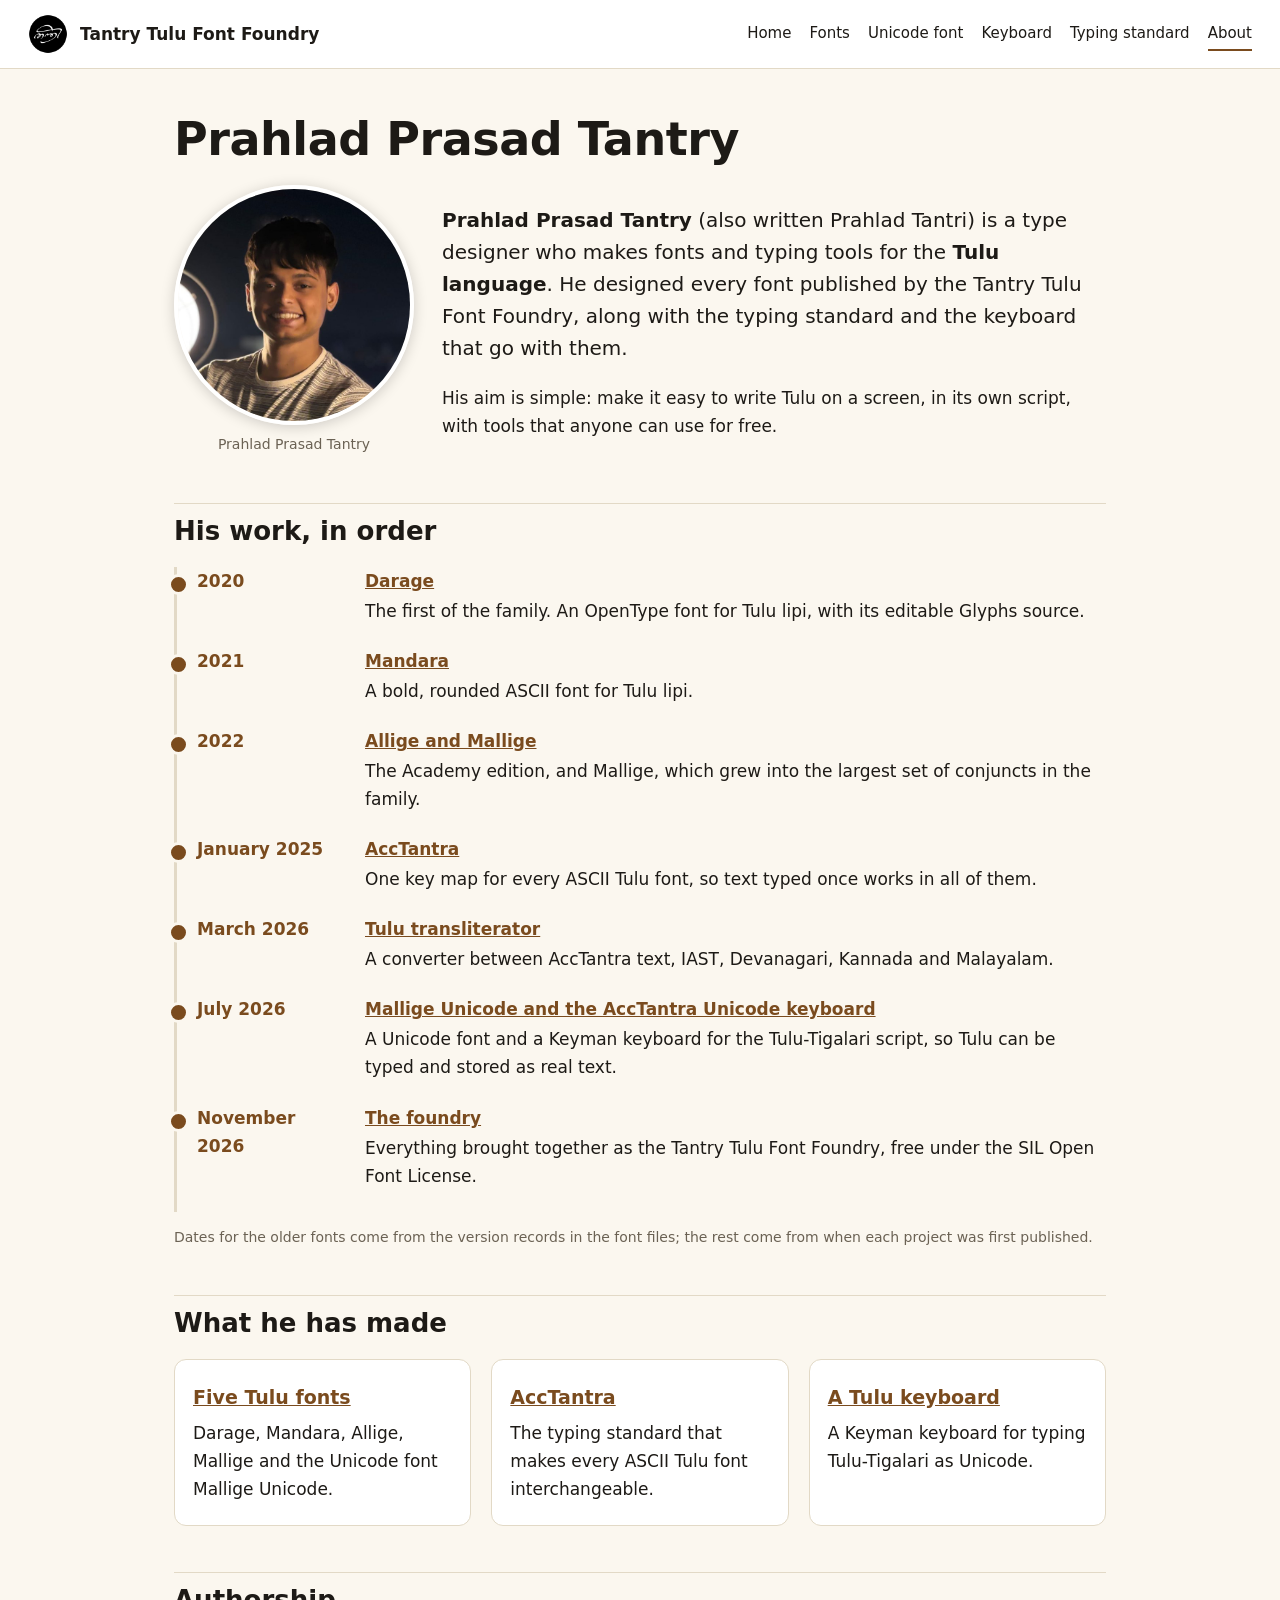
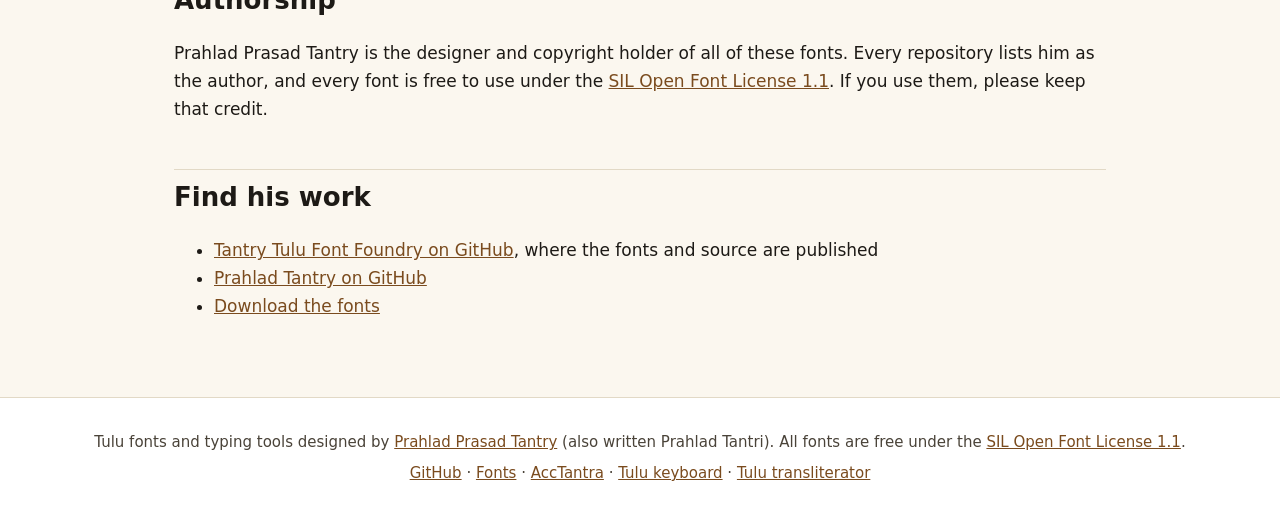
==== about/index.html @ 84b5a254 "Add a portrait to the About page" ====
<!doctype html>
<html lang="en">
<head>
<meta charset="utf-8">
<meta name="viewport" content="width=device-width,initial-scale=1">
<title>About Prahlad Prasad Tantry: Tulu Font Designer | Tantry Tulu Font Foundry</title>
<meta name="description" content="Prahlad Prasad Tantry (also Prahlad Tantri) designs free Tulu fonts, the AccTantra typing standard and a Tulu-Tigalari Unicode font and keyboard. See his work and timeline.">
<meta name="author" content="Prahlad Prasad Tantry">
<link rel="canonical" href="https://tantrytulufonts.github.io/about/">
<link rel="icon" type="image/png" sizes="32x32" href="/assets/favicon-32.png">
<link rel="apple-touch-icon" href="/assets/apple-touch-icon.png">
<meta property="og:type" content="website">
<meta property="og:site_name" content="Tantry Tulu Font Foundry">
<meta property="og:title" content="About Prahlad Prasad Tantry: Tulu Font Designer | Tantry Tulu Font Foundry">
<meta property="og:description" content="Prahlad Prasad Tantry (also Prahlad Tantri) designs free Tulu fonts, the AccTantra typing standard and a Tulu-Tigalari Unicode font and keyboard. See his work and timeline.">
<meta property="og:url" content="https://tantrytulufonts.github.io/about/">
<meta property="og:image" content="https://tantrytulufonts.github.io/assets/avatar.png">
<meta name="twitter:card" content="summary">
<link rel="stylesheet" href="/assets/style.css?v=4">
<script type="application/ld+json">[{"@context": "https://schema.org", "@graph": [{"@type": "Organization", "@id": "https://tantrytulufonts.github.io/#foundry", "name": "Tantry Tulu Font Foundry", "alternateName": "Tantry Family of Tulu Fonts", "url": "https://tantrytulufonts.github.io/", "logo": "https://tantrytulufonts.github.io/assets/avatar.png", "founder": {"@id": "https://tantrytulufonts.github.io/about/#prahlad-prasad-tantry"}, "sameAs": ["https://github.com/TantryTuluFonts"], "description": "Free, open-source fonts and typing tools for Tulu lipi and the Tulu-Tigalari script, designed by Prahlad Prasad Tantry."}, {"@type": "Person", "@id": "https://tantrytulufonts.github.io/about/#prahlad-prasad-tantry", "name": "Prahlad Prasad Tantry", "alternateName": ["Prahlad Tantry", "Prahlad Tantri", "Prahlad Prasad Tantri"], "url": "https://tantrytulufonts.github.io/about/", "jobTitle": "Type designer", "knowsAbout": ["Tulu language", "Tulu-Tigalari script", "Tulu fonts", "Type design"], "sameAs": ["https://github.com/PrahladTantry", "https://github.com/TantryTuluFonts"], "image": "https://tantrytulufonts.github.io/assets/prahlad.jpg"}, {"@type": "WebPage", "@id": "https://tantrytulufonts.github.io/about/#webpage", "url": "https://tantrytulufonts.github.io/about/", "name": "About Prahlad Prasad Tantry: Tulu Font Designer | Tantry Tulu Font Foundry", "description": "Prahlad Prasad Tantry (also Prahlad Tantri) designs free Tulu fonts, the AccTantra typing standard and a Tulu-Tigalari Unicode font and keyboard. See his work and timeline.", "isPartOf": {"@id": "https://tantrytulufonts.github.io/#website"}, "about": {"@id": "https://tantrytulufonts.github.io/#foundry"}, "author": {"@id": "https://tantrytulufonts.github.io/about/#prahlad-prasad-tantry"}}, {"@type": "WebSite", "@id": "https://tantrytulufonts.github.io/#website", "url": "https://tantrytulufonts.github.io/", "name": "Tantry Tulu Font Foundry", "publisher": {"@id": "https://tantrytulufonts.github.io/#foundry"}}]}]</script>
</head>
<body>
<header class="top"><a class="brand" href="/"><img src="/assets/avatar.png" width="40" height="40" alt="Tantry Tulu Font Foundry logo"><span>Tantry Tulu Font Foundry</span></a><nav aria-label="Main"><a href="/">Home</a><a href="/fonts/">Fonts</a><a href="/tulu-unicode-font/">Unicode font</a><a href="/tulu-keyboard/">Keyboard</a><a href="/acctantra/">Typing standard</a><a href="/about/" aria-current="page">About</a></nav></header>
<main>
<h1>Prahlad Prasad Tantry</h1>
<div class="about-head"><figure class="portrait"><img src="/assets/prahlad.jpg" alt="Prahlad Prasad Tantry, Tulu type designer" width="320" height="320"><figcaption>Prahlad Prasad Tantry</figcaption></figure><div><p class="lead"><strong>Prahlad Prasad Tantry</strong> (also written Prahlad Tantri) is a type designer who makes fonts and typing tools for the <strong>Tulu language</strong>. He designed every font published by the Tantry Tulu Font Foundry, along with the typing standard and the keyboard that go with them.</p>
<p>His aim is simple: make it easy to write Tulu on a screen, in its own script, with tools that anyone can use for free.</p></div></div>
<h2>His work, in order</h2>
<ol class="timeline"><li><span class="when">2020</span><div><strong><a href="/fonts/">Darage</a></strong><p>The first of the family. An OpenType font for Tulu lipi, with its editable Glyphs source.</p></div></li><li><span class="when">2021</span><div><strong><a href="/fonts/">Mandara</a></strong><p>A bold, rounded ASCII font for Tulu lipi.</p></div></li><li><span class="when">2022</span><div><strong><a href="/fonts/">Allige and Mallige</a></strong><p>The Academy edition, and Mallige, which grew into the largest set of conjuncts in the family.</p></div></li><li><span class="when">January 2025</span><div><strong><a href="/acctantra/">AccTantra</a></strong><p>One key map for every ASCII Tulu font, so text typed once works in all of them.</p></div></li><li><span class="when">March 2026</span><div><strong><a href="https://prahladtantry.github.io/tulu-transliterator/">Tulu transliterator</a></strong><p>A converter between AccTantra text, IAST, Devanagari, Kannada and Malayalam.</p></div></li><li><span class="when">July 2026</span><div><strong><a href="/tulu-unicode-font/">Mallige Unicode and the AccTantra Unicode keyboard</a></strong><p>A Unicode font and a Keyman keyboard for the Tulu-Tigalari script, so Tulu can be typed and stored as real text.</p></div></li><li><span class="when">November 2026</span><div><strong><a href="/">The foundry</a></strong><p>Everything brought together as the Tantry Tulu Font Foundry, free under the SIL Open Font License.</p></div></li></ol>
<p class="note">Dates for the older fonts come from the version records in the font files; the rest come from when each project was first published.</p>
<h2>What he has made</h2>
<div class="grid3">
<article class="card"><h3><a href="/fonts/">Five Tulu fonts</a></h3><p>Darage, Mandara, Allige, Mallige and the Unicode font Mallige Unicode.</p></article>
<article class="card"><h3><a href="/acctantra/">AccTantra</a></h3><p>The typing standard that makes every ASCII Tulu font interchangeable.</p></article>
<article class="card"><h3><a href="/tulu-keyboard/">A Tulu keyboard</a></h3><p>A Keyman keyboard for typing Tulu-Tigalari as Unicode.</p></article>
</div>
<h2>Authorship</h2>
<p>Prahlad Prasad Tantry is the designer and copyright holder of all of these fonts. Every repository lists him as the author, and every font is free to use under the <a href="https://openfontlicense.org">SIL Open Font License 1.1</a>. If you use them, please keep that credit.</p>
<h2>Find his work</h2>
<ul>
<li><a href="https://github.com/TantryTuluFonts">Tantry Tulu Font Foundry on GitHub</a>, where the fonts and source are published</li>
<li><a href="https://github.com/PrahladTantry">Prahlad Tantry on GitHub</a></li>
<li><a href="/fonts/">Download the fonts</a></li>
</ul>
</main>
<footer><p>Tulu fonts and typing tools designed by <a href="/about/">Prahlad Prasad Tantry</a> (also written Prahlad Tantri). All fonts are free under the <a href="https://openfontlicense.org">SIL Open Font License 1.1</a>.</p>
<p><a href="https://github.com/TantryTuluFonts">GitHub</a> · <a href="/fonts/">Fonts</a> · <a href="/acctantra/">AccTantra</a> · <a href="/tulu-keyboard/">Tulu keyboard</a> · <a href="https://prahladtantry.github.io/tulu-transliterator/">Tulu transliterator</a></p></footer>
</body>
</html>
---- assets/style.css ----
:root{--ink:#1d1a16;--paper:#fbf7ef;--accent:#7a4b1e;--line:#e2d9c6;--card:#fff}
*{box-sizing:border-box}html{scroll-behavior:smooth}
body{margin:0;background:var(--paper);color:var(--ink);font:17px/1.65 system-ui,-apple-system,"Segoe UI",Roboto,sans-serif}
a{color:var(--accent)}a:hover{text-decoration-thickness:2px}
.top{display:flex;flex-wrap:wrap;align-items:center;justify-content:space-between;gap:12px;padding:14px 28px;border-bottom:1px solid var(--line);background:#fff;position:sticky;top:0;z-index:5}
.brand{display:flex;align-items:center;gap:12px;color:var(--ink);text-decoration:none;font-weight:700}.brand img{border-radius:50%}
nav{display:flex;flex-wrap:wrap;gap:6px 18px}nav a{color:var(--ink);text-decoration:none;font-size:15px;padding:4px 0;border-bottom:2px solid transparent}
nav a:hover,nav a[aria-current=page]{border-bottom-color:var(--accent)}
main{max-width:980px;margin:0 auto;padding:44px 24px 60px}
h1{font-size:clamp(30px,5vw,46px);line-height:1.15;margin:0 0 18px;letter-spacing:-.01em}
h2{font-size:26px;margin:46px 0 14px;padding-top:6px;border-top:1px solid var(--line)}h3{font-size:19px;margin:22px 0 6px}
.lead{font-size:20px;line-height:1.6;max-width:760px}
.cta{margin:24px 0}.btn{display:inline-block;background:var(--ink);color:#fff;text-decoration:none;padding:10px 20px;border-radius:8px;font-weight:600;margin:0 8px 8px 0}
.btn.alt{background:transparent;color:var(--ink);border:2px solid var(--ink);padding:8px 18px}.btn:hover{opacity:.85}
.grid{display:grid;grid-template-columns:repeat(auto-fill,minmax(300px,1fr));gap:20px}.grid3{display:grid;grid-template-columns:repeat(auto-fit,minmax(240px,1fr));gap:20px}
.card{background:var(--card);border:1px solid var(--line);border-radius:12px;padding:16px 18px;overflow:hidden}.card img{width:100%;height:auto;border-radius:8px;margin-bottom:6px}
.card h3{margin:6px 0 4px}.card p{margin:6px 0}.meta{display:flex;flex-wrap:wrap;gap:6px}.meta span{font-size:12px;background:#efe7d6;border-radius:20px;padding:2px 10px}
.wide{width:100%;height:auto;border:1px solid var(--line);border-radius:10px;margin:8px 0 14px;background:#fff}
table{border-collapse:collapse;width:100%;background:#fff;border:1px solid var(--line);border-radius:8px;overflow:hidden;font-size:16px}
th,td{padding:9px 14px;border-bottom:1px solid var(--line);text-align:left;vertical-align:top}th{background:#efe7d6}tr:last-child td{border-bottom:0}
code{background:#efe7d6;padding:1px 6px;border-radius:5px;font-size:.92em}
footer{border-top:1px solid var(--line);background:#fff;padding:26px 28px;text-align:center;font-size:15px;color:#4a4339}footer p{margin:6px 0}
.about-head{display:flex;flex-wrap:wrap;gap:28px;align-items:center}.about-head>div{flex:1 1 420px}
.portrait{margin:0;flex:0 0 auto}.portrait img{width:240px;height:240px;object-fit:cover;border-radius:50%;border:4px solid #fff;box-shadow:0 2px 14px rgba(0,0,0,.18);display:block}.portrait figcaption{text-align:center;font-size:14px;color:#6b6254;margin-top:8px}
.timeline{list-style:none;margin:10px 0 6px;padding:0;border-left:3px solid var(--line)}
.timeline li{display:flex;gap:18px;padding:0 0 22px 20px;position:relative}.timeline li:before{content:"";position:absolute;left:-9px;top:7px;width:15px;height:15px;border-radius:50%;background:var(--accent);border:3px solid var(--paper)}
.timeline .when{flex:0 0 150px;font-weight:700;color:var(--accent)}.timeline p{margin:2px 0 0}.note{font-size:14px;color:#6b6254}
@media (max-width:600px){.top{padding:12px 16px}main{padding:28px 16px 44px}.lead{font-size:18px}.timeline li{flex-direction:column;gap:2px}.portrait img{width:180px;height:180px}}
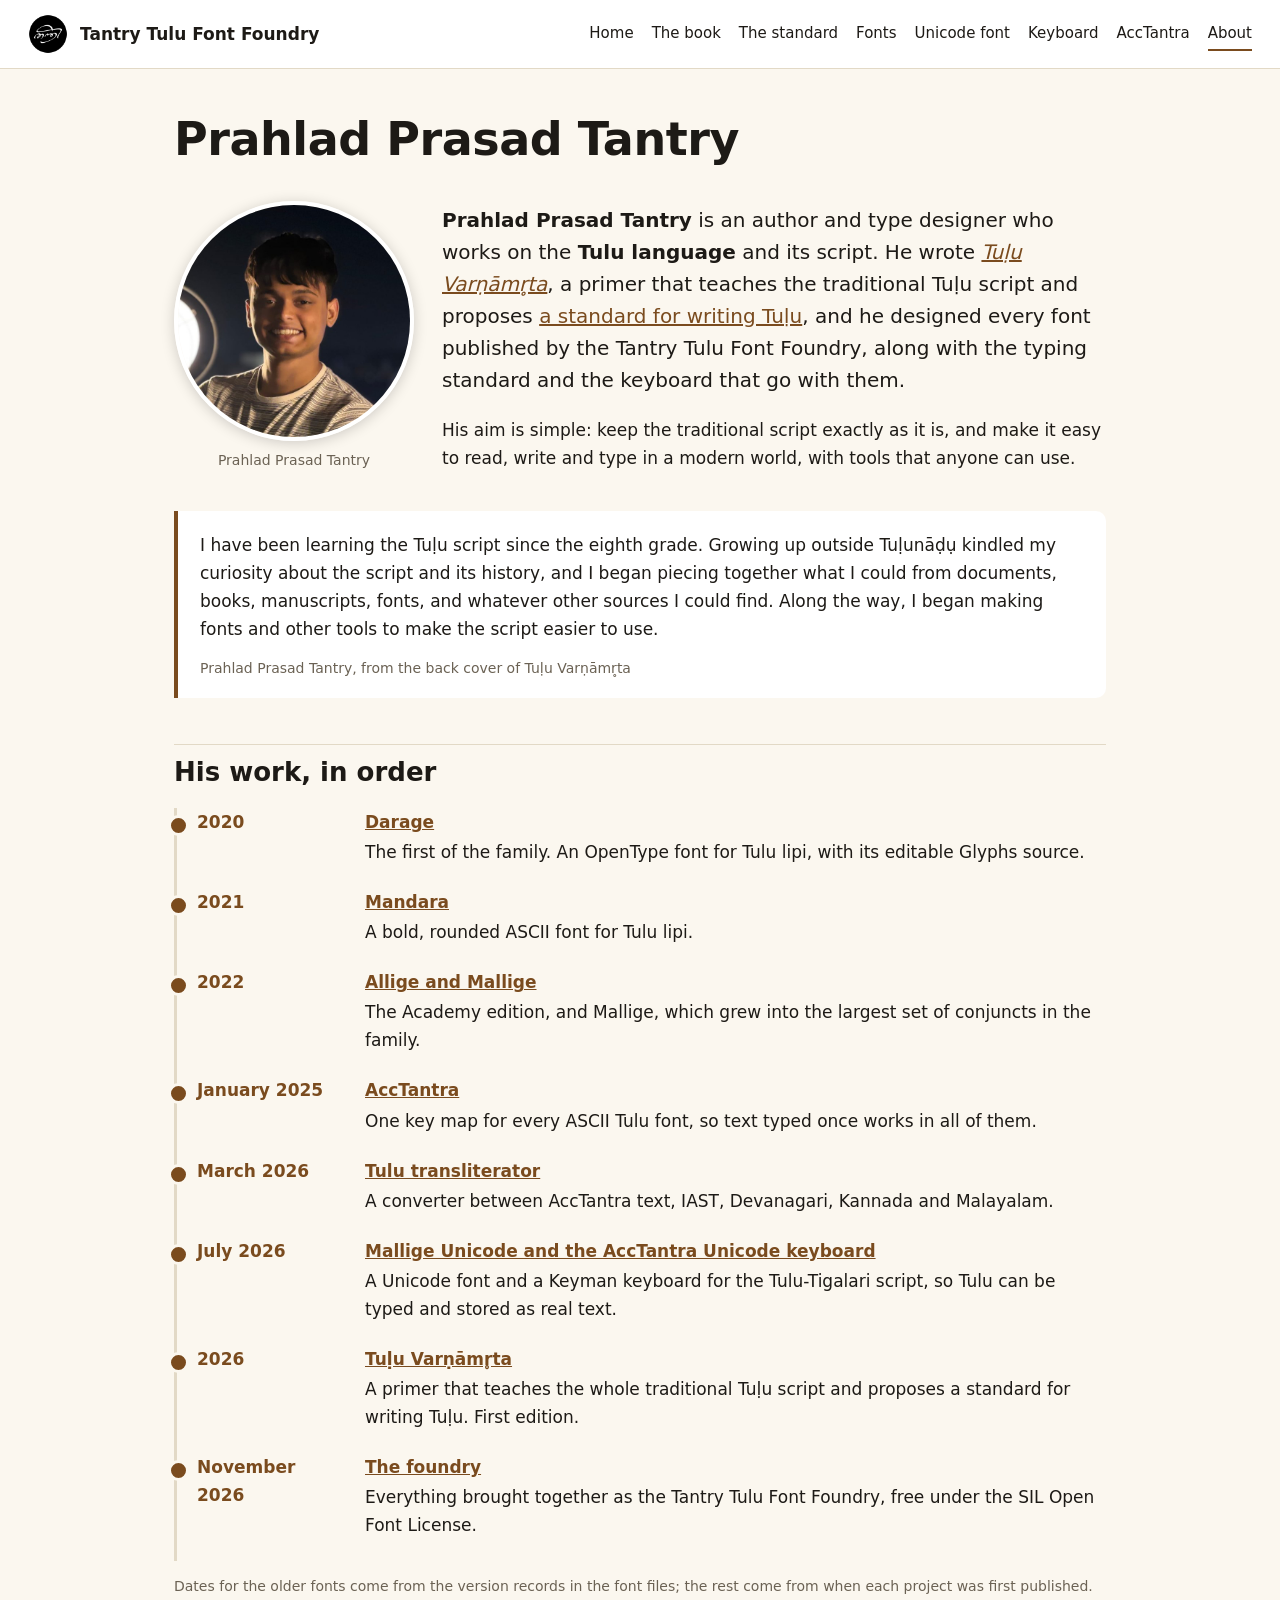
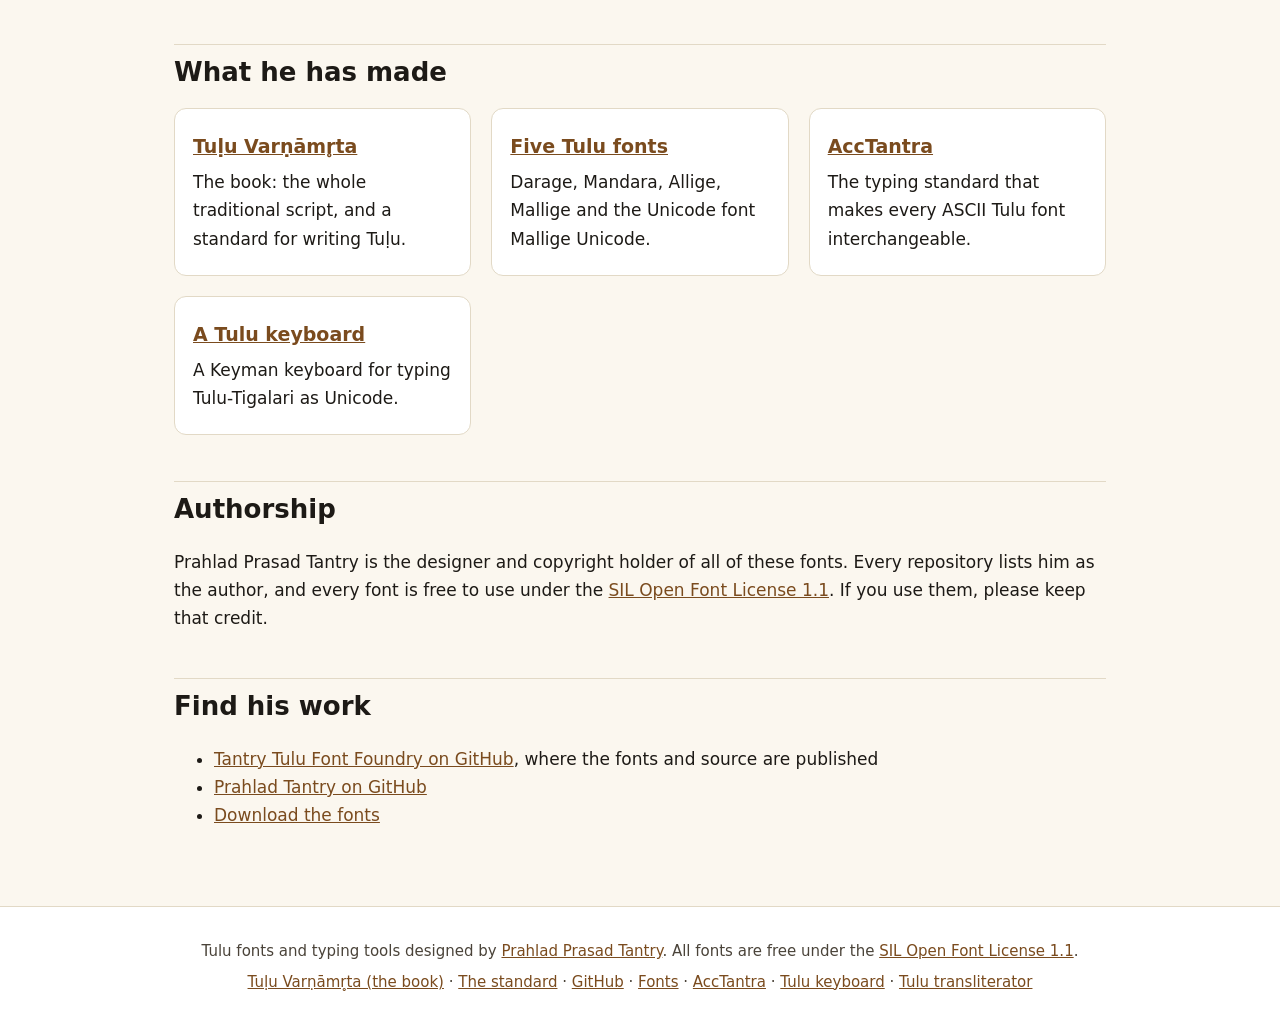
==== commit 89249dd6: "Add the book page and the standard page; promote the book on the home and About pages; drop the alte" ====
--- a/about/index.html
+++ b/about/index.html
@@ -4,7 +4,7 @@
 <meta charset="utf-8">
 <meta name="viewport" content="width=device-width,initial-scale=1">
 <title>About Prahlad Prasad Tantry: Tulu Font Designer | Tantry Tulu Font Foundry</title>
-<meta name="description" content="Prahlad Prasad Tantry (also Prahlad Tantri) designs free Tulu fonts, the AccTantra typing standard and a Tulu-Tigalari Unicode font and keyboard. See his work and timeline.">
+<meta name="description" content="Prahlad Prasad Tantry is the author of Tuḷu Varṇāmr̥ta and the designer of free Tulu fonts, the AccTantra typing standard and a Tulu-Tigalari Unicode font and keyboard.">
 <meta name="author" content="Prahlad Prasad Tantry">
 <link rel="canonical" href="https://tantrytulufonts.github.io/about/">
 <link rel="icon" type="image/png" sizes="32x32" href="/assets/favicon-32.png">
@@ -12,24 +12,29 @@
 <meta property="og:type" content="website">
 <meta property="og:site_name" content="Tantry Tulu Font Foundry">
 <meta property="og:title" content="About Prahlad Prasad Tantry: Tulu Font Designer | Tantry Tulu Font Foundry">
-<meta property="og:description" content="Prahlad Prasad Tantry (also Prahlad Tantri) designs free Tulu fonts, the AccTantra typing standard and a Tulu-Tigalari Unicode font and keyboard. See his work and timeline.">
+<meta property="og:description" content="Prahlad Prasad Tantry is the author of Tuḷu Varṇāmr̥ta and the designer of free Tulu fonts, the AccTantra typing standard and a Tulu-Tigalari Unicode font and keyboard.">
 <meta property="og:url" content="https://tantrytulufonts.github.io/about/">
 <meta property="og:image" content="https://tantrytulufonts.github.io/assets/avatar.png">
 <meta name="twitter:card" content="summary">
-<link rel="stylesheet" href="/assets/style.css?v=4">
-<script type="application/ld+json">[{"@context": "https://schema.org", "@graph": [{"@type": "Organization", "@id": "https://tantrytulufonts.github.io/#foundry", "name": "Tantry Tulu Font Foundry", "alternateName": "Tantry Family of Tulu Fonts", "url": "https://tantrytulufonts.github.io/", "logo": "https://tantrytulufonts.github.io/assets/avatar.png", "founder": {"@id": "https://tantrytulufonts.github.io/about/#prahlad-prasad-tantry"}, "sameAs": ["https://github.com/TantryTuluFonts"], "description": "Free, open-source fonts and typing tools for Tulu lipi and the Tulu-Tigalari script, designed by Prahlad Prasad Tantry."}, {"@type": "Person", "@id": "https://tantrytulufonts.github.io/about/#prahlad-prasad-tantry", "name": "Prahlad Prasad Tantry", "alternateName": ["Prahlad Tantry", "Prahlad Tantri", "Prahlad Prasad Tantri"], "url": "https://tantrytulufonts.github.io/about/", "jobTitle": "Type designer", "knowsAbout": ["Tulu language", "Tulu-Tigalari script", "Tulu fonts", "Type design"], "sameAs": ["https://github.com/PrahladTantry", "https://github.com/TantryTuluFonts"], "image": "https://tantrytulufonts.github.io/assets/prahlad.jpg"}, {"@type": "WebPage", "@id": "https://tantrytulufonts.github.io/about/#webpage", "url": "https://tantrytulufonts.github.io/about/", "name": "About Prahlad Prasad Tantry: Tulu Font Designer | Tantry Tulu Font Foundry", "description": "Prahlad Prasad Tantry (also Prahlad Tantri) designs free Tulu fonts, the AccTantra typing standard and a Tulu-Tigalari Unicode font and keyboard. See his work and timeline.", "isPartOf": {"@id": "https://tantrytulufonts.github.io/#website"}, "about": {"@id": "https://tantrytulufonts.github.io/#foundry"}, "author": {"@id": "https://tantrytulufonts.github.io/about/#prahlad-prasad-tantry"}}, {"@type": "WebSite", "@id": "https://tantrytulufonts.github.io/#website", "url": "https://tantrytulufonts.github.io/", "name": "Tantry Tulu Font Foundry", "publisher": {"@id": "https://tantrytulufonts.github.io/#foundry"}}]}]</script>
+<link rel="stylesheet" href="/assets/style.css?v=5">
+<script type="application/ld+json">[{"@context": "https://schema.org", "@graph": [{"@type": "Organization", "@id": "https://tantrytulufonts.github.io/#foundry", "name": "Tantry Tulu Font Foundry", "alternateName": "Tantry Family of Tulu Fonts", "url": "https://tantrytulufonts.github.io/", "logo": "https://tantrytulufonts.github.io/assets/avatar.png", "founder": {"@id": "https://tantrytulufonts.github.io/about/#prahlad-prasad-tantry"}, "sameAs": ["https://github.com/TantryTuluFonts"], "description": "Free, open-source fonts and typing tools for Tulu lipi and the Tulu-Tigalari script, designed by Prahlad Prasad Tantry."}, {"@type": "Person", "@id": "https://tantrytulufonts.github.io/about/#prahlad-prasad-tantry", "name": "Prahlad Prasad Tantry", "alternateName": ["Prahlad Tantry"], "url": "https://tantrytulufonts.github.io/about/", "jobTitle": "Author and type designer", "knowsAbout": ["Tulu language", "Tulu-Tigalari script", "Tulu script orthography", "Tulu fonts", "Type design"], "sameAs": ["https://github.com/PrahladTantry", "https://github.com/TantryTuluFonts"], "image": "https://tantrytulufonts.github.io/assets/prahlad.jpg"}, {"@type": "WebPage", "@id": "https://tantrytulufonts.github.io/about/#webpage", "url": "https://tantrytulufonts.github.io/about/", "name": "About Prahlad Prasad Tantry: Tulu Font Designer | Tantry Tulu Font Foundry", "description": "Prahlad Prasad Tantry is the author of Tuḷu Varṇāmr̥ta and the designer of free Tulu fonts, the AccTantra typing standard and a Tulu-Tigalari Unicode font and keyboard.", "isPartOf": {"@id": "https://tantrytulufonts.github.io/#website"}, "about": {"@id": "https://tantrytulufonts.github.io/#foundry"}, "author": {"@id": "https://tantrytulufonts.github.io/about/#prahlad-prasad-tantry"}}, {"@type": "WebSite", "@id": "https://tantrytulufonts.github.io/#website", "url": "https://tantrytulufonts.github.io/", "name": "Tantry Tulu Font Foundry", "publisher": {"@id": "https://tantrytulufonts.github.io/#foundry"}}]}]</script>
 </head>
 <body>
-<header class="top"><a class="brand" href="/"><img src="/assets/avatar.png" width="40" height="40" alt="Tantry Tulu Font Foundry logo"><span>Tantry Tulu Font Foundry</span></a><nav aria-label="Main"><a href="/">Home</a><a href="/fonts/">Fonts</a><a href="/tulu-unicode-font/">Unicode font</a><a href="/tulu-keyboard/">Keyboard</a><a href="/acctantra/">Typing standard</a><a href="/about/" aria-current="page">About</a></nav></header>
+<header class="top"><a class="brand" href="/"><img src="/assets/avatar.png" width="40" height="40" alt="Tantry Tulu Font Foundry logo"><span>Tantry Tulu Font Foundry</span></a><nav aria-label="Main"><a href="/">Home</a><a href="/tulu-varnamruta/">The book</a><a href="/tulu-script-standard/">The standard</a><a href="/fonts/">Fonts</a><a href="/tulu-unicode-font/">Unicode font</a><a href="/tulu-keyboard/">Keyboard</a><a href="/acctantra/">AccTantra</a><a href="/about/" aria-current="page">About</a></nav></header>
 <main>
 <h1>Prahlad Prasad Tantry</h1>
-<div class="about-head"><figure class="portrait"><img src="/assets/prahlad.jpg" alt="Prahlad Prasad Tantry, Tulu type designer" width="320" height="320"><figcaption>Prahlad Prasad Tantry</figcaption></figure><div><p class="lead"><strong>Prahlad Prasad Tantry</strong> (also written Prahlad Tantri) is a type designer who makes fonts and typing tools for the <strong>Tulu language</strong>. He designed every font published by the Tantry Tulu Font Foundry, along with the typing standard and the keyboard that go with them.</p>
-<p>His aim is simple: make it easy to write Tulu on a screen, in its own script, with tools that anyone can use for free.</p></div></div>
+<div class="about-head"><figure class="portrait"><img src="/assets/prahlad.jpg" alt="Prahlad Prasad Tantry, Tulu type designer" width="320" height="320"><figcaption>Prahlad Prasad Tantry</figcaption></figure><div><p class="lead"><strong>Prahlad Prasad Tantry</strong> is an author and type designer who works on the <strong>Tulu language</strong> and its script. He wrote <a href="/tulu-varnamruta/"><em>Tuḷu Varṇāmr̥ta</em></a>, a primer that teaches the traditional Tuḷu script and proposes <a href="/tulu-script-standard/">a standard for writing Tuḷu</a>, and he designed every font published by the Tantry Tulu Font Foundry, along with the typing standard and the keyboard that go with them.</p>
+<p>His aim is simple: keep the traditional script exactly as it is, and make it easy to read, write and type in a modern world, with tools that anyone can use.</p></div></div>
+<blockquote class="author">
+<p>I have been learning the Tuḷu script since the eighth grade. Growing up outside Tuḷunāḍụ kindled my curiosity about the script and its history, and I began piecing together what I could from documents, books, manuscripts, fonts, and whatever other sources I could find. Along the way, I began making fonts and other tools to make the script easier to use.</p>
+<footer>Prahlad Prasad Tantry, from the back cover of Tuḷu Varṇāmr̥ta</footer>
+</blockquote>
 <h2>His work, in order</h2>
-<ol class="timeline"><li><span class="when">2020</span><div><strong><a href="/fonts/">Darage</a></strong><p>The first of the family. An OpenType font for Tulu lipi, with its editable Glyphs source.</p></div></li><li><span class="when">2021</span><div><strong><a href="/fonts/">Mandara</a></strong><p>A bold, rounded ASCII font for Tulu lipi.</p></div></li><li><span class="when">2022</span><div><strong><a href="/fonts/">Allige and Mallige</a></strong><p>The Academy edition, and Mallige, which grew into the largest set of conjuncts in the family.</p></div></li><li><span class="when">January 2025</span><div><strong><a href="/acctantra/">AccTantra</a></strong><p>One key map for every ASCII Tulu font, so text typed once works in all of them.</p></div></li><li><span class="when">March 2026</span><div><strong><a href="https://prahladtantry.github.io/tulu-transliterator/">Tulu transliterator</a></strong><p>A converter between AccTantra text, IAST, Devanagari, Kannada and Malayalam.</p></div></li><li><span class="when">July 2026</span><div><strong><a href="/tulu-unicode-font/">Mallige Unicode and the AccTantra Unicode keyboard</a></strong><p>A Unicode font and a Keyman keyboard for the Tulu-Tigalari script, so Tulu can be typed and stored as real text.</p></div></li><li><span class="when">November 2026</span><div><strong><a href="/">The foundry</a></strong><p>Everything brought together as the Tantry Tulu Font Foundry, free under the SIL Open Font License.</p></div></li></ol>
+<ol class="timeline"><li><span class="when">2020</span><div><strong><a href="/fonts/">Darage</a></strong><p>The first of the family. An OpenType font for Tulu lipi, with its editable Glyphs source.</p></div></li><li><span class="when">2021</span><div><strong><a href="/fonts/">Mandara</a></strong><p>A bold, rounded ASCII font for Tulu lipi.</p></div></li><li><span class="when">2022</span><div><strong><a href="/fonts/">Allige and Mallige</a></strong><p>The Academy edition, and Mallige, which grew into the largest set of conjuncts in the family.</p></div></li><li><span class="when">January 2025</span><div><strong><a href="/acctantra/">AccTantra</a></strong><p>One key map for every ASCII Tulu font, so text typed once works in all of them.</p></div></li><li><span class="when">March 2026</span><div><strong><a href="https://prahladtantry.github.io/tulu-transliterator/">Tulu transliterator</a></strong><p>A converter between AccTantra text, IAST, Devanagari, Kannada and Malayalam.</p></div></li><li><span class="when">July 2026</span><div><strong><a href="/tulu-unicode-font/">Mallige Unicode and the AccTantra Unicode keyboard</a></strong><p>A Unicode font and a Keyman keyboard for the Tulu-Tigalari script, so Tulu can be typed and stored as real text.</p></div></li><li><span class="when">2026</span><div><strong><a href="/tulu-varnamruta/">Tuḷu Varṇāmr̥ta</a></strong><p>A primer that teaches the whole traditional Tuḷu script and proposes a standard for writing Tuḷu. First edition.</p></div></li><li><span class="when">November 2026</span><div><strong><a href="/">The foundry</a></strong><p>Everything brought together as the Tantry Tulu Font Foundry, free under the SIL Open Font License.</p></div></li></ol>
 <p class="note">Dates for the older fonts come from the version records in the font files; the rest come from when each project was first published.</p>
 <h2>What he has made</h2>
 <div class="grid3">
+<article class="card"><h3><a href="/tulu-varnamruta/">Tuḷu Varṇāmr̥ta</a></h3><p>The book: the whole traditional script, and a standard for writing Tuḷu.</p></article>
 <article class="card"><h3><a href="/fonts/">Five Tulu fonts</a></h3><p>Darage, Mandara, Allige, Mallige and the Unicode font Mallige Unicode.</p></article>
 <article class="card"><h3><a href="/acctantra/">AccTantra</a></h3><p>The typing standard that makes every ASCII Tulu font interchangeable.</p></article>
 <article class="card"><h3><a href="/tulu-keyboard/">A Tulu keyboard</a></h3><p>A Keyman keyboard for typing Tulu-Tigalari as Unicode.</p></article>
@@ -43,7 +48,7 @@
 <li><a href="/fonts/">Download the fonts</a></li>
 </ul>
 </main>
-<footer><p>Tulu fonts and typing tools designed by <a href="/about/">Prahlad Prasad Tantry</a> (also written Prahlad Tantri). All fonts are free under the <a href="https://openfontlicense.org">SIL Open Font License 1.1</a>.</p>
-<p><a href="https://github.com/TantryTuluFonts">GitHub</a> · <a href="/fonts/">Fonts</a> · <a href="/acctantra/">AccTantra</a> · <a href="/tulu-keyboard/">Tulu keyboard</a> · <a href="https://prahladtantry.github.io/tulu-transliterator/">Tulu transliterator</a></p></footer>
+<footer><p>Tulu fonts and typing tools designed by <a href="/about/">Prahlad Prasad Tantry</a>. All fonts are free under the <a href="https://openfontlicense.org">SIL Open Font License 1.1</a>.</p>
+<p><a href="/tulu-varnamruta/">Tuḷu Varṇāmr̥ta (the book)</a> · <a href="/tulu-script-standard/">The standard</a> · <a href="https://github.com/TantryTuluFonts">GitHub</a> · <a href="/fonts/">Fonts</a> · <a href="/acctantra/">AccTantra</a> · <a href="/tulu-keyboard/">Tulu keyboard</a> · <a href="https://prahladtantry.github.io/tulu-transliterator/">Tulu transliterator</a></p></footer>
 </body>
 </html>
--- a/assets/style.css
+++ b/assets/style.css
@@ -26,4 +26,19 @@
 .timeline{list-style:none;margin:10px 0 6px;padding:0;border-left:3px solid var(--line)}
 .timeline li{display:flex;gap:18px;padding:0 0 22px 20px;position:relative}.timeline li:before{content:"";position:absolute;left:-9px;top:7px;width:15px;height:15px;border-radius:50%;background:var(--accent);border:3px solid var(--paper)}
 .timeline .when{flex:0 0 150px;font-weight:700;color:var(--accent)}.timeline p{margin:2px 0 0}.note{font-size:14px;color:#6b6254}
+.btn.wa{background:#1a7f4b;color:#fff}.btn.wa:hover{background:#14663c;opacity:1}
+.sub-title{font-size:19px;color:#4a4339;margin:-6px 0 22px}
+.book-banner{display:flex;flex-wrap:wrap;gap:30px;align-items:center;background:#1c120d;color:#f0e4cd;border-radius:16px;padding:26px;margin:34px 0 10px}
+.book-banner>a{flex:0 0 auto}.book-banner img{width:190px;height:auto;border-radius:8px;display:block;box-shadow:0 8px 24px rgba(0,0,0,.5)}
+.book-banner>div{flex:1 1 320px}.book-banner h2{border:0;padding:0;margin:2px 0 0;color:#e7be6e;font-size:34px}
+.book-banner .eyebrow{margin:0;text-transform:uppercase;letter-spacing:.14em;font-size:12px;color:#c9b48a}.book-banner .sub{margin:0 0 10px;color:#f0e4cd;font-size:18px}
+.book-banner a{color:#e7be6e}.book-banner .btn.alt{color:#f0e4cd;border-color:#f0e4cd}.book-banner .btn.wa{color:#fff}
+.book-hero{display:flex;flex-wrap:wrap;gap:34px;align-items:flex-start;margin:6px 0 10px}
+.book-hero>img{flex:0 0 auto;width:260px;height:auto;border-radius:10px;box-shadow:0 10px 30px rgba(0,0,0,.35)}.book-hero>div{flex:1 1 380px}
+blockquote{margin:22px 0;padding:6px 22px;border-left:4px solid var(--accent);background:#fff;border-radius:0 10px 10px 0}
+blockquote p{font-size:18px;line-height:1.65;font-style:italic;margin:14px 0}blockquote footer{background:none;border:0;padding:0 0 12px;text-align:left;font-size:14px;color:#6b6254}
+blockquote.author p{font-style:normal;font-size:17px}
+table.parts th{width:230px;background:#efe7d6}table.parts th span{font-weight:400;font-size:13px;color:#6b6254}
+.steps{padding-left:22px}.steps li{margin:10px 0}
+@media (max-width:600px){.book-hero>img{width:200px}.book-banner h2{font-size:28px}table.parts th{width:auto}}
 @media (max-width:600px){.top{padding:12px 16px}main{padding:28px 16px 44px}.lead{font-size:18px}.timeline li{flex-direction:column;gap:2px}.portrait img{width:180px;height:180px}}
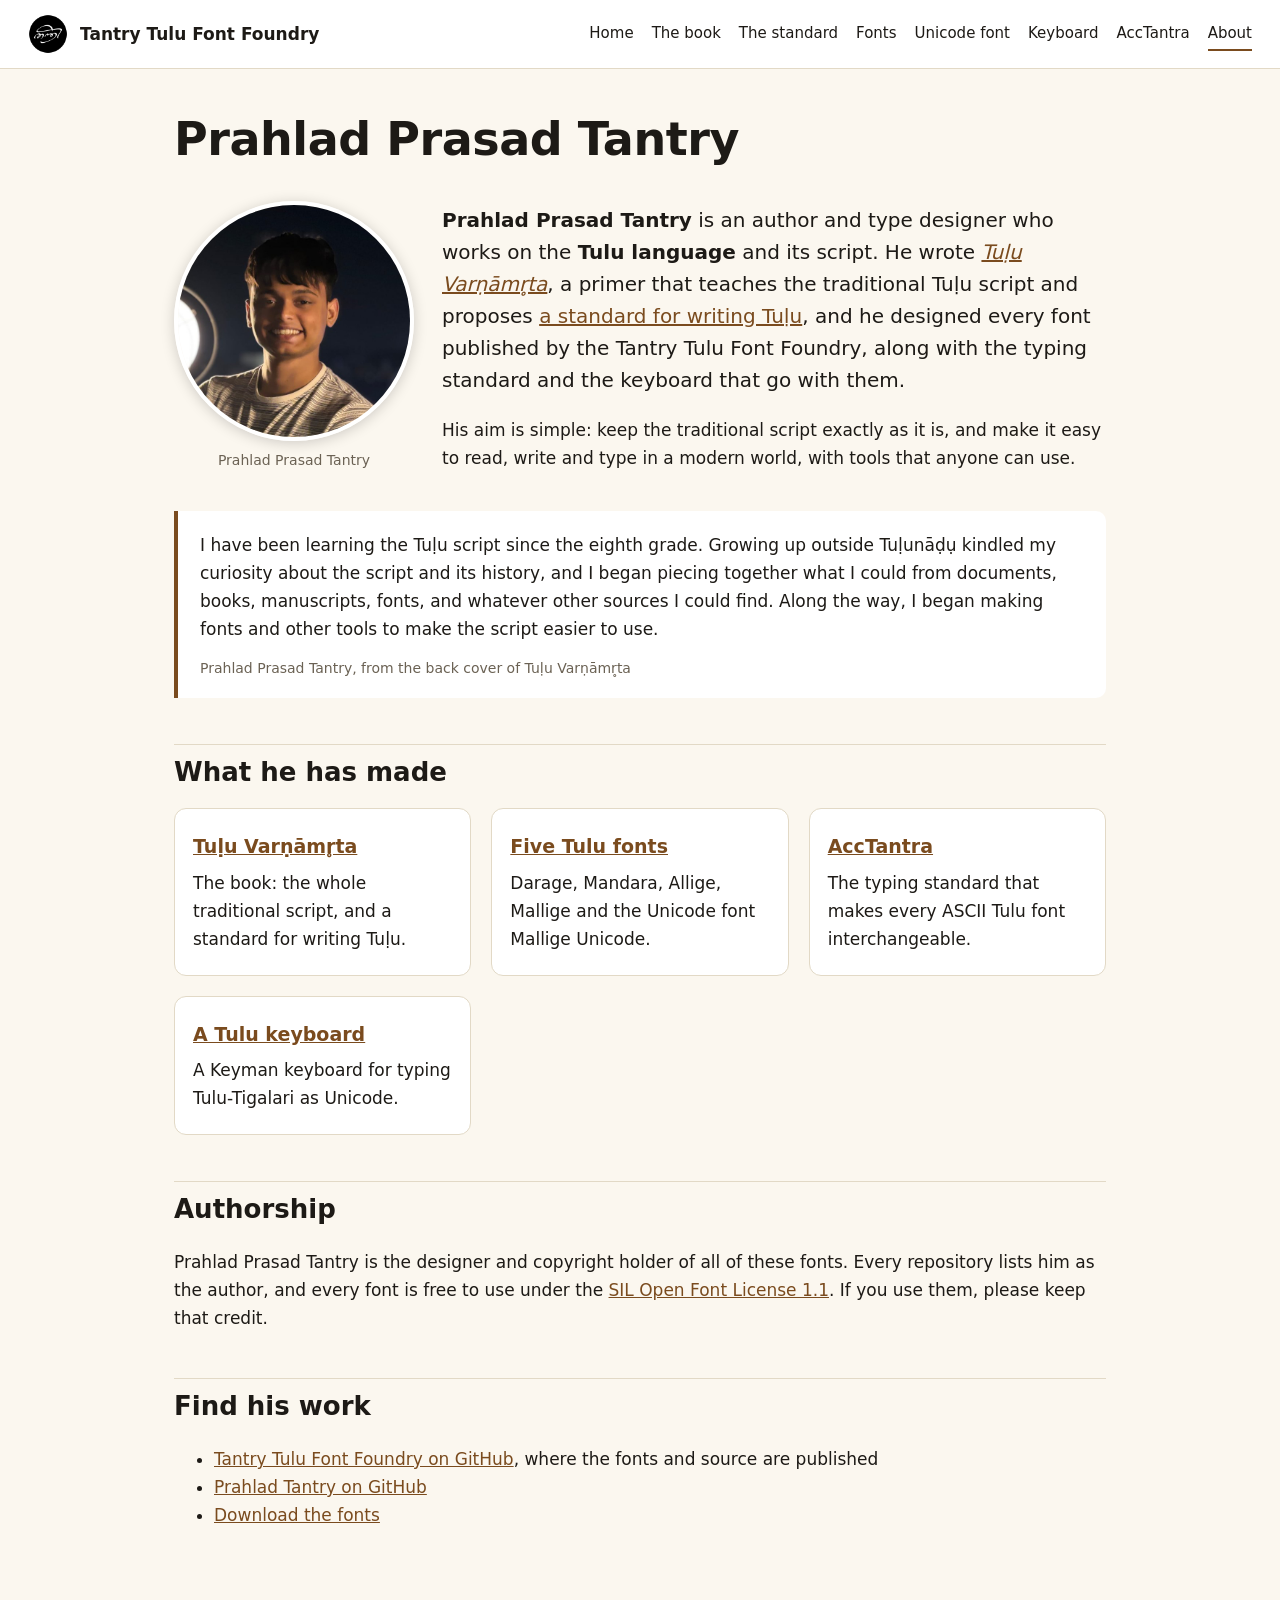
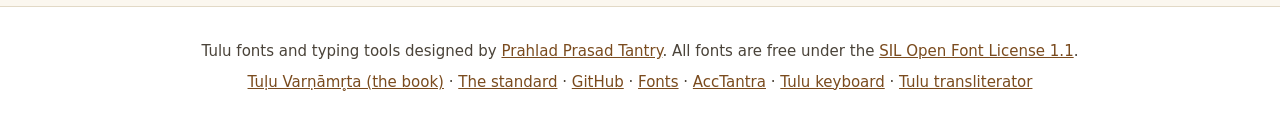
==== commit ae09fccb: "Remove the dated timeline from the About page" ====
--- a/about/index.html
+++ b/about/index.html
@@ -29,9 +29,6 @@
 <p>I have been learning the Tuḷu script since the eighth grade. Growing up outside Tuḷunāḍụ kindled my curiosity about the script and its history, and I began piecing together what I could from documents, books, manuscripts, fonts, and whatever other sources I could find. Along the way, I began making fonts and other tools to make the script easier to use.</p>
 <footer>Prahlad Prasad Tantry, from the back cover of Tuḷu Varṇāmr̥ta</footer>
 </blockquote>
-<h2>His work, in order</h2>
-<ol class="timeline"><li><span class="when">2020</span><div><strong><a href="/fonts/">Darage</a></strong><p>The first of the family. An OpenType font for Tulu lipi, with its editable Glyphs source.</p></div></li><li><span class="when">2021</span><div><strong><a href="/fonts/">Mandara</a></strong><p>A bold, rounded ASCII font for Tulu lipi.</p></div></li><li><span class="when">2022</span><div><strong><a href="/fonts/">Allige and Mallige</a></strong><p>The Academy edition, and Mallige, which grew into the largest set of conjuncts in the family.</p></div></li><li><span class="when">January 2025</span><div><strong><a href="/acctantra/">AccTantra</a></strong><p>One key map for every ASCII Tulu font, so text typed once works in all of them.</p></div></li><li><span class="when">March 2026</span><div><strong><a href="https://prahladtantry.github.io/tulu-transliterator/">Tulu transliterator</a></strong><p>A converter between AccTantra text, IAST, Devanagari, Kannada and Malayalam.</p></div></li><li><span class="when">July 2026</span><div><strong><a href="/tulu-unicode-font/">Mallige Unicode and the AccTantra Unicode keyboard</a></strong><p>A Unicode font and a Keyman keyboard for the Tulu-Tigalari script, so Tulu can be typed and stored as real text.</p></div></li><li><span class="when">2026</span><div><strong><a href="/tulu-varnamruta/">Tuḷu Varṇāmr̥ta</a></strong><p>A primer that teaches the whole traditional Tuḷu script and proposes a standard for writing Tuḷu. First edition.</p></div></li><li><span class="when">November 2026</span><div><strong><a href="/">The foundry</a></strong><p>Everything brought together as the Tantry Tulu Font Foundry, free under the SIL Open Font License.</p></div></li></ol>
-<p class="note">Dates for the older fonts come from the version records in the font files; the rest come from when each project was first published.</p>
 <h2>What he has made</h2>
 <div class="grid3">
 <article class="card"><h3><a href="/tulu-varnamruta/">Tuḷu Varṇāmr̥ta</a></h3><p>The book: the whole traditional script, and a standard for writing Tuḷu.</p></article>
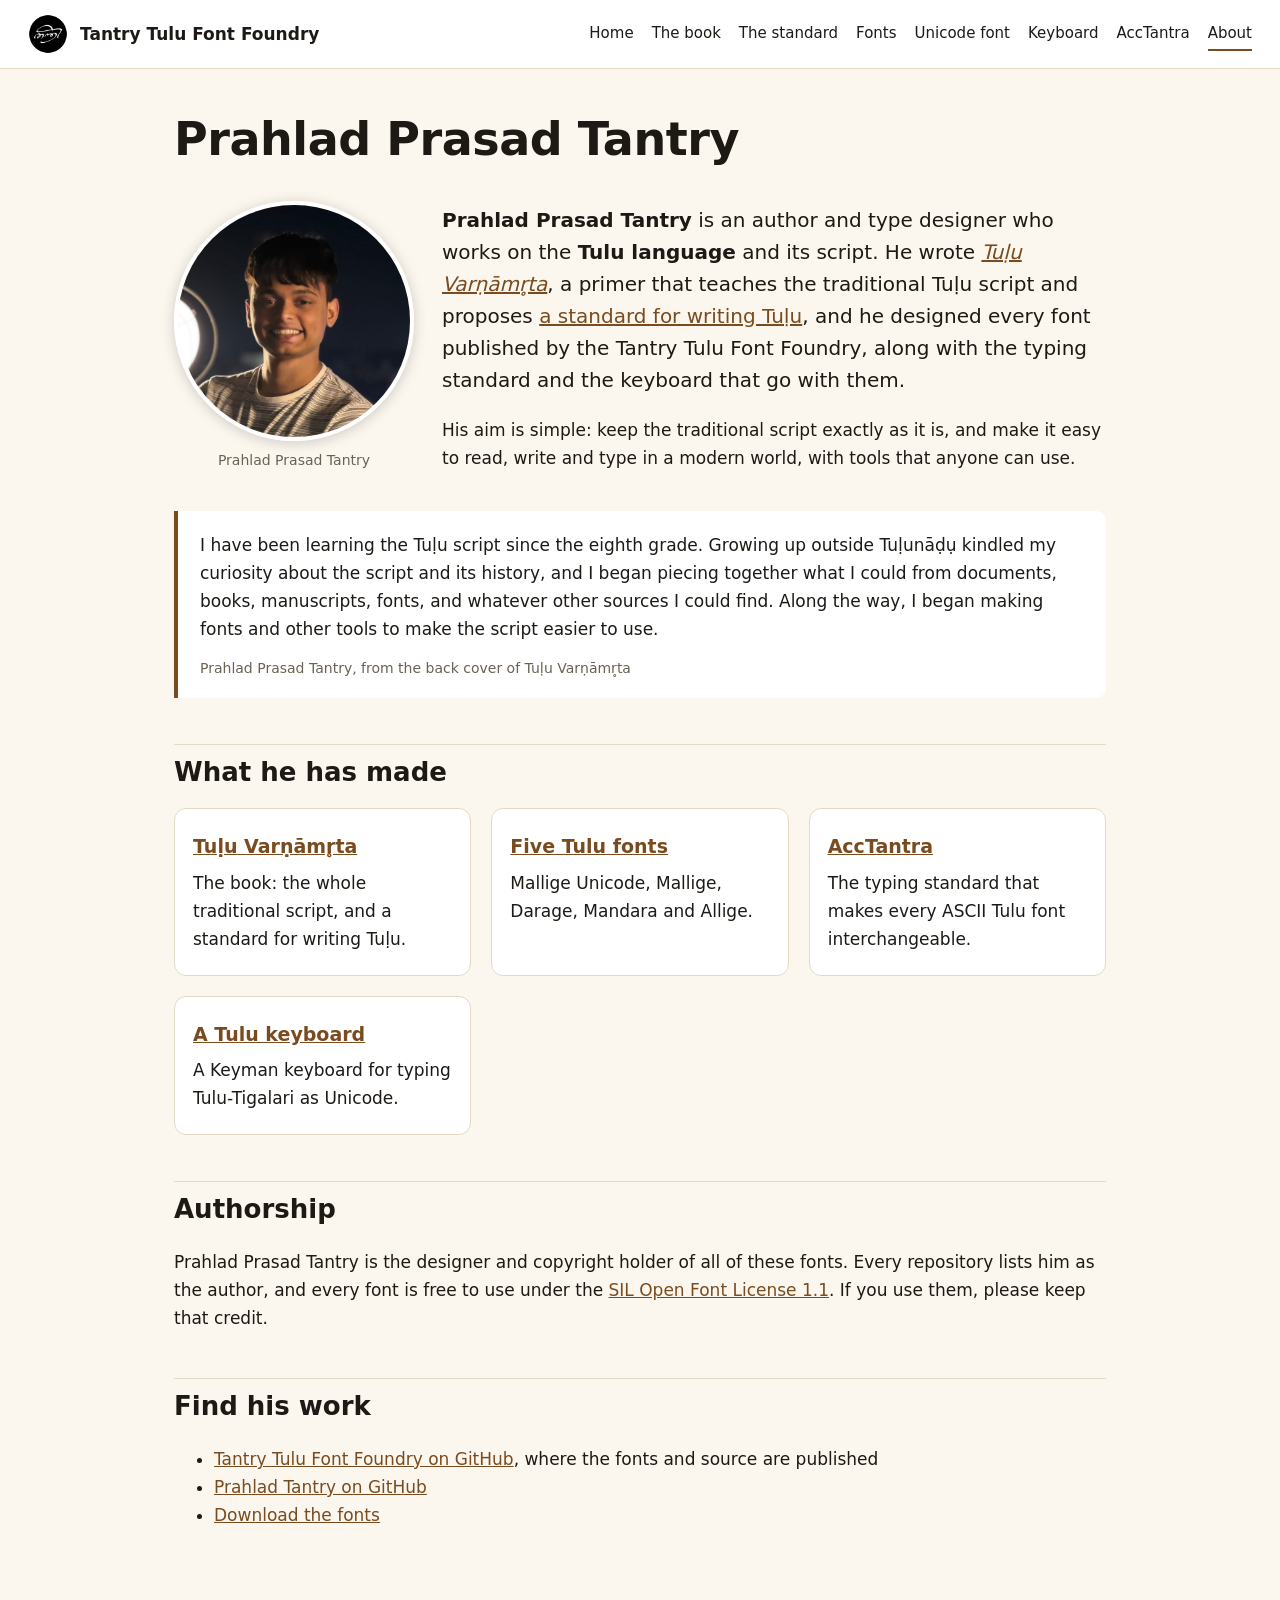
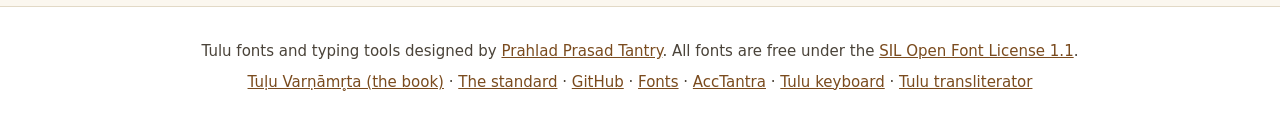
==== commit 88cce98a: "Order the fonts: Mallige Unicode, Mallige, Darage, then Mandara and Allige" ====
--- a/about/index.html
+++ b/about/index.html
@@ -32,7 +32,7 @@
 <h2>What he has made</h2>
 <div class="grid3">
 <article class="card"><h3><a href="/tulu-varnamruta/">Tuḷu Varṇāmr̥ta</a></h3><p>The book: the whole traditional script, and a standard for writing Tuḷu.</p></article>
-<article class="card"><h3><a href="/fonts/">Five Tulu fonts</a></h3><p>Darage, Mandara, Allige, Mallige and the Unicode font Mallige Unicode.</p></article>
+<article class="card"><h3><a href="/fonts/">Five Tulu fonts</a></h3><p>Mallige Unicode, Mallige, Darage, Mandara and Allige.</p></article>
 <article class="card"><h3><a href="/acctantra/">AccTantra</a></h3><p>The typing standard that makes every ASCII Tulu font interchangeable.</p></article>
 <article class="card"><h3><a href="/tulu-keyboard/">A Tulu keyboard</a></h3><p>A Keyman keyboard for typing Tulu-Tigalari as Unicode.</p></article>
 </div>
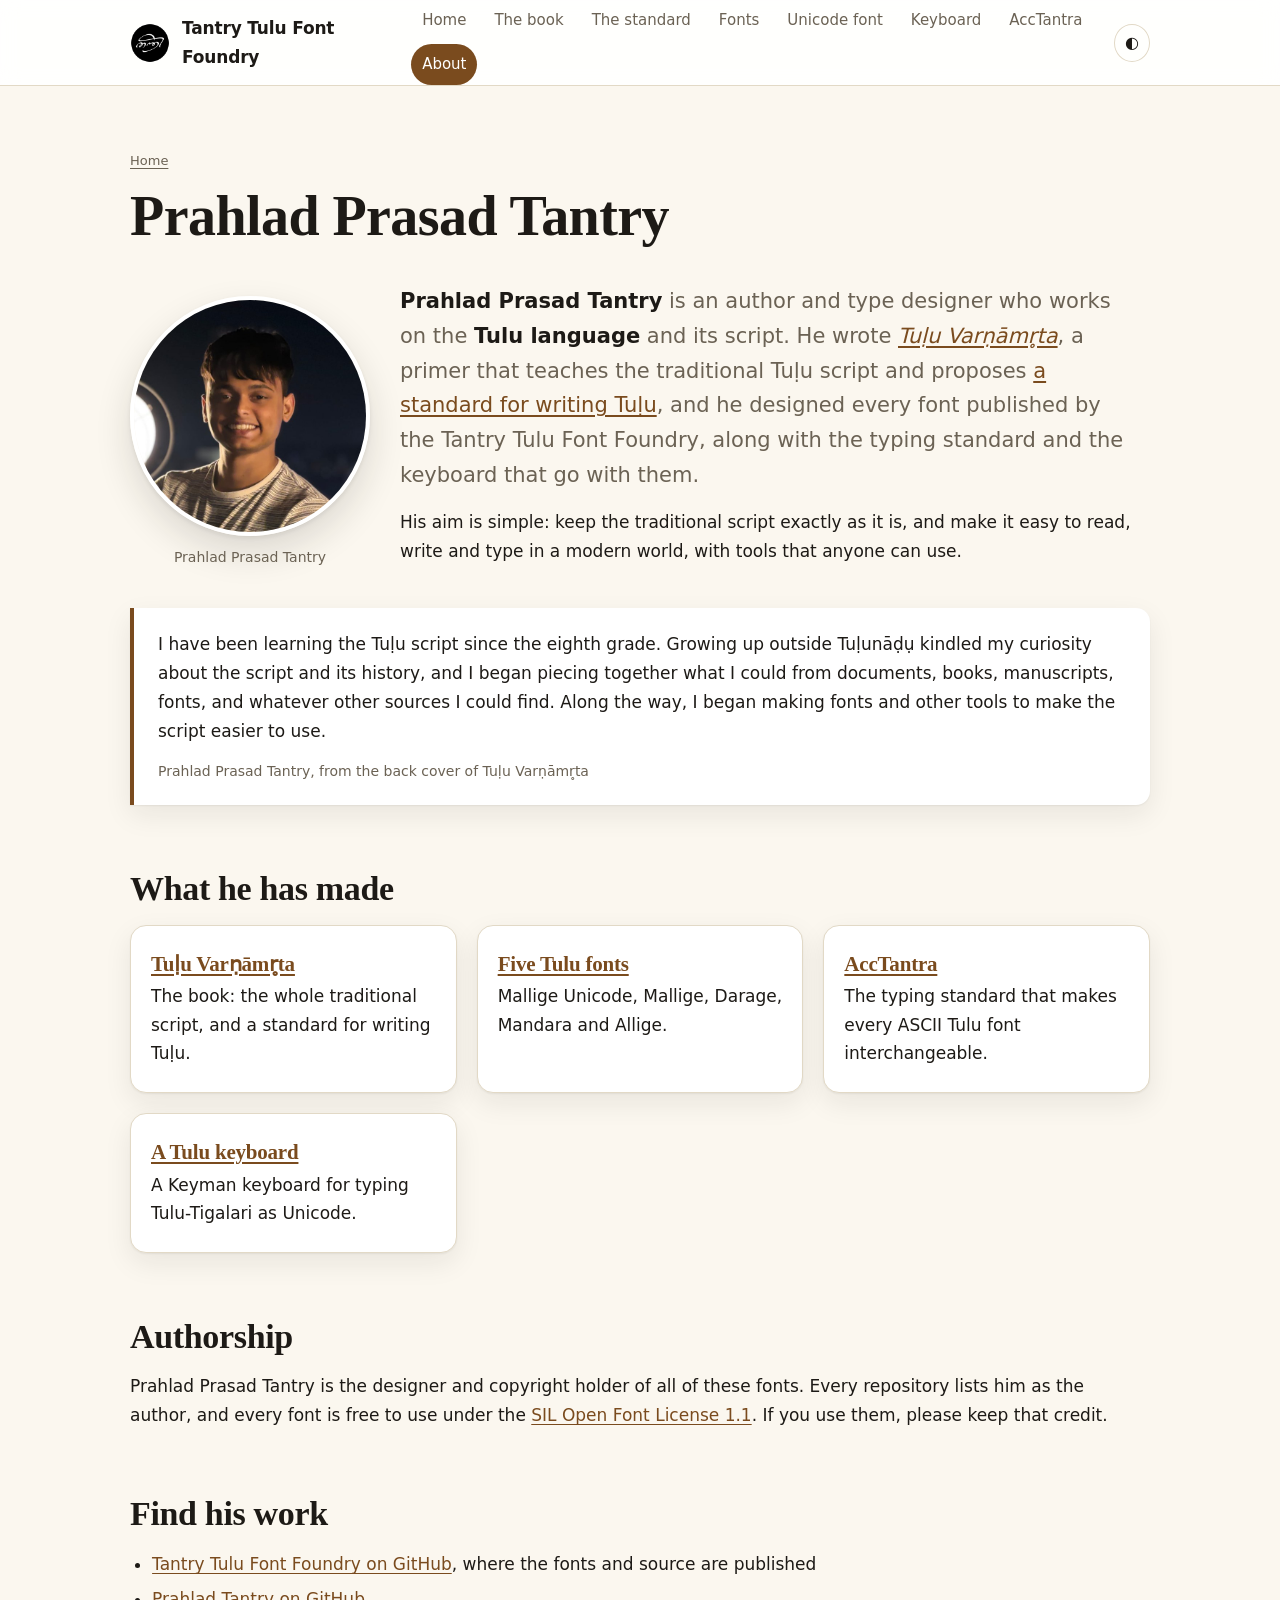
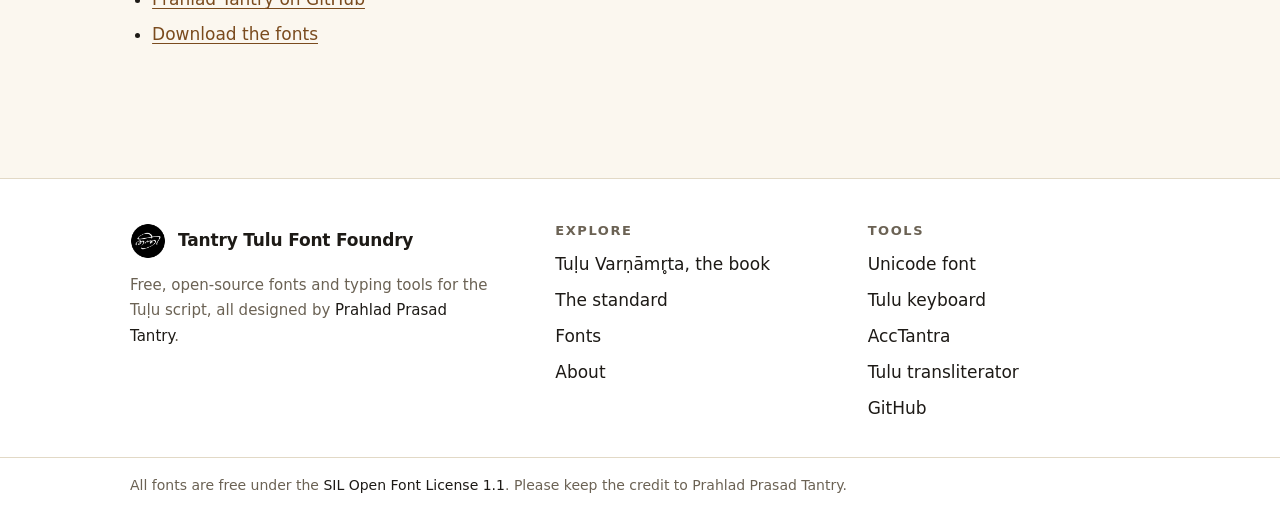
==== commit e8335628: "Redesign the website: new design system, dark mode, mobile menu, hero with the calligraphic mark, li" ====
--- a/about/index.html
+++ b/about/index.html
@@ -16,13 +16,21 @@
 <meta property="og:url" content="https://tantrytulufonts.github.io/about/">
 <meta property="og:image" content="https://tantrytulufonts.github.io/assets/avatar.png">
 <meta name="twitter:card" content="summary">
-<link rel="stylesheet" href="/assets/style.css?v=5">
+<meta name="color-scheme" content="light dark">
+<script>try{var t=localStorage.getItem('tt-theme');if(t)document.documentElement.setAttribute('data-theme',t)}catch(e){}</script>
+<link rel="stylesheet" href="/assets/style.css?v=6">
 <script type="application/ld+json">[{"@context": "https://schema.org", "@graph": [{"@type": "Organization", "@id": "https://tantrytulufonts.github.io/#foundry", "name": "Tantry Tulu Font Foundry", "alternateName": "Tantry Family of Tulu Fonts", "url": "https://tantrytulufonts.github.io/", "logo": "https://tantrytulufonts.github.io/assets/avatar.png", "founder": {"@id": "https://tantrytulufonts.github.io/about/#prahlad-prasad-tantry"}, "sameAs": ["https://github.com/TantryTuluFonts"], "description": "Free, open-source fonts and typing tools for Tulu lipi and the Tulu-Tigalari script, designed by Prahlad Prasad Tantry."}, {"@type": "Person", "@id": "https://tantrytulufonts.github.io/about/#prahlad-prasad-tantry", "name": "Prahlad Prasad Tantry", "alternateName": ["Prahlad Tantry"], "url": "https://tantrytulufonts.github.io/about/", "jobTitle": "Author and type designer", "knowsAbout": ["Tulu language", "Tulu-Tigalari script", "Tulu script orthography", "Tulu fonts", "Type design"], "sameAs": ["https://github.com/PrahladTantry", "https://github.com/TantryTuluFonts"], "image": "https://tantrytulufonts.github.io/assets/prahlad.jpg"}, {"@type": "WebPage", "@id": "https://tantrytulufonts.github.io/about/#webpage", "url": "https://tantrytulufonts.github.io/about/", "name": "About Prahlad Prasad Tantry: Tulu Font Designer | Tantry Tulu Font Foundry", "description": "Prahlad Prasad Tantry is the author of Tuḷu Varṇāmr̥ta and the designer of free Tulu fonts, the AccTantra typing standard and a Tulu-Tigalari Unicode font and keyboard.", "isPartOf": {"@id": "https://tantrytulufonts.github.io/#website"}, "about": {"@id": "https://tantrytulufonts.github.io/#foundry"}, "author": {"@id": "https://tantrytulufonts.github.io/about/#prahlad-prasad-tantry"}}, {"@type": "WebSite", "@id": "https://tantrytulufonts.github.io/#website", "url": "https://tantrytulufonts.github.io/", "name": "Tantry Tulu Font Foundry", "publisher": {"@id": "https://tantrytulufonts.github.io/#foundry"}}]}]</script>
 </head>
 <body>
-<header class="top"><a class="brand" href="/"><img src="/assets/avatar.png" width="40" height="40" alt="Tantry Tulu Font Foundry logo"><span>Tantry Tulu Font Foundry</span></a><nav aria-label="Main"><a href="/">Home</a><a href="/tulu-varnamruta/">The book</a><a href="/tulu-script-standard/">The standard</a><a href="/fonts/">Fonts</a><a href="/tulu-unicode-font/">Unicode font</a><a href="/tulu-keyboard/">Keyboard</a><a href="/acctantra/">AccTantra</a><a href="/about/" aria-current="page">About</a></nav></header>
-<main>
-<h1>Prahlad Prasad Tantry</h1>
+<a class="skip" href="#main">Skip to the content</a>
+<header class="top"><div class="wrap">
+<a class="brand" href="/"><img src="/assets/avatar.png" width="40" height="40" alt="Tantry Tulu Font Foundry logo"><span>Tantry Tulu Font Foundry</span></a>
+<div class="tools"><nav class="nav" id="nav" aria-label="Main"><a href="/">Home</a><a href="/tulu-varnamruta/">The book</a><a href="/tulu-script-standard/">The standard</a><a href="/fonts/">Fonts</a><a href="/tulu-unicode-font/">Unicode font</a><a href="/tulu-keyboard/">Keyboard</a><a href="/acctantra/">AccTantra</a><a href="/about/" aria-current="page">About</a></nav>
+<button class="icon-btn" id="themeBtn" type="button" aria-label="Switch between light and dark theme" title="Light / dark">◐</button>
+<button class="icon-btn menu-btn" id="menuBtn" type="button" aria-label="Open the menu" aria-expanded="false" aria-controls="nav">☰</button></div>
+</div></header>
+<section class="page-head wrap"><p class="crumb"><a href="/">Home</a></p><h1>Prahlad Prasad Tantry</h1></section>
+<main id="main">
 <div class="about-head"><figure class="portrait"><img src="/assets/prahlad.jpg" alt="Prahlad Prasad Tantry, Tulu type designer" width="320" height="320"><figcaption>Prahlad Prasad Tantry</figcaption></figure><div><p class="lead"><strong>Prahlad Prasad Tantry</strong> is an author and type designer who works on the <strong>Tulu language</strong> and its script. He wrote <a href="/tulu-varnamruta/"><em>Tuḷu Varṇāmr̥ta</em></a>, a primer that teaches the traditional Tuḷu script and proposes <a href="/tulu-script-standard/">a standard for writing Tuḷu</a>, and he designed every font published by the Tantry Tulu Font Foundry, along with the typing standard and the keyboard that go with them.</p>
 <p>His aim is simple: keep the traditional script exactly as it is, and make it easy to read, write and type in a modern world, with tools that anyone can use.</p></div></div>
 <blockquote class="author">
@@ -45,7 +53,15 @@
 <li><a href="/fonts/">Download the fonts</a></li>
 </ul>
 </main>
-<footer><p>Tulu fonts and typing tools designed by <a href="/about/">Prahlad Prasad Tantry</a>. All fonts are free under the <a href="https://openfontlicense.org">SIL Open Font License 1.1</a>.</p>
-<p><a href="/tulu-varnamruta/">Tuḷu Varṇāmr̥ta (the book)</a> · <a href="/tulu-script-standard/">The standard</a> · <a href="https://github.com/TantryTuluFonts">GitHub</a> · <a href="/fonts/">Fonts</a> · <a href="/acctantra/">AccTantra</a> · <a href="/tulu-keyboard/">Tulu keyboard</a> · <a href="https://prahladtantry.github.io/tulu-transliterator/">Tulu transliterator</a></p></footer>
+<footer class="foot">
+<div class="wrap">
+<div><a class="brand" href="/"><img src="/assets/avatar.png" width="36" height="36" alt=""><span>Tantry Tulu Font Foundry</span></a>
+<p class="blurb" style="margin-top:14px">Free, open-source fonts and typing tools for the Tuḷu script, all designed by <a href="/about/">Prahlad Prasad Tantry</a>.</p></div>
+<div><h4>Explore</h4><ul><li><a href="/tulu-varnamruta/">Tuḷu Varṇāmr̥ta, the book</a></li><li><a href="/tulu-script-standard/">The standard</a></li><li><a href="/fonts/">Fonts</a></li><li><a href="/about/">About</a></li></ul></div>
+<div><h4>Tools</h4><ul><li><a href="/tulu-unicode-font/">Unicode font</a></li><li><a href="/tulu-keyboard/">Tulu keyboard</a></li><li><a href="/acctantra/">AccTantra</a></li><li><a href="https://tantrytulufonts.github.io/tulu-transliterator/">Tulu transliterator</a></li><li><a href="https://github.com/TantryTuluFonts">GitHub</a></li></ul></div>
+</div>
+<div class="legal"><div class="wrap">All fonts are free under the <a href="https://openfontlicense.org">SIL Open Font License 1.1</a>. Please keep the credit to Prahlad Prasad Tantry.</div></div>
+</footer>
+<script src="/assets/site.js?v=1" defer></script>
 </body>
 </html>
--- a/assets/style.css
+++ b/assets/style.css
@@ -1,44 +1,154 @@
+/* Tantry Tulu Font Foundry: design system */
+:root{
+  --bg:#fbf7ef;--surface:#ffffff;--surface-2:#f4ecdc;--ink:#1d1a16;--muted:#6b6254;--line:#e2d9c6;
+  --accent:#7a4b1e;--accent-ink:#ffffff;--gold:#c8993a;--chip:#efe7d6;--ok:#1a7f4b;
+  --shadow:0 1px 2px rgba(29,26,22,.06),0 10px 28px rgba(29,26,22,.08);--shadow-hover:0 2px 4px rgba(29,26,22,.08),0 16px 36px rgba(29,26,22,.14);
+  --serif:'Iowan Old Style','Palatino Linotype',Palatino,Georgia,'Times New Roman',serif;
+  --sans:system-ui,-apple-system,'Segoe UI',Roboto,'Noto Sans',sans-serif;
+  --mono:ui-monospace,'Cascadia Code','SF Mono',Consolas,'Liberation Mono',monospace;
+  --radius:16px;--wrap:1100px;
+}
+@media (prefers-color-scheme:dark){:root:not([data-theme=light]){
+  --bg:#14100c;--surface:#1d1712;--surface-2:#251d16;--ink:#f0e4cd;--muted:#a8997f;--line:#372b1e;
+  --accent:#e7be6e;--accent-ink:#1d1a16;--chip:#2c2218;--ok:#4cc38a;
+  --shadow:0 1px 2px rgba(0,0,0,.4),0 10px 28px rgba(0,0,0,.35);--shadow-hover:0 2px 4px rgba(0,0,0,.5),0 16px 36px rgba(0,0,0,.5)}}
+:root[data-theme=dark]{
+  --bg:#14100c;--surface:#1d1712;--surface-2:#251d16;--ink:#f0e4cd;--muted:#a8997f;--line:#372b1e;
+  --accent:#e7be6e;--accent-ink:#1d1a16;--chip:#2c2218;--ok:#4cc38a;
+  --shadow:0 1px 2px rgba(0,0,0,.4),0 10px 28px rgba(0,0,0,.35);--shadow-hover:0 2px 4px rgba(0,0,0,.5),0 16px 36px rgba(0,0,0,.5)}
 
-:root{--ink:#1d1a16;--paper:#fbf7ef;--accent:#7a4b1e;--line:#e2d9c6;--card:#fff}
-*{box-sizing:border-box}html{scroll-behavior:smooth}
-body{margin:0;background:var(--paper);color:var(--ink);font:17px/1.65 system-ui,-apple-system,"Segoe UI",Roboto,sans-serif}
-a{color:var(--accent)}a:hover{text-decoration-thickness:2px}
-.top{display:flex;flex-wrap:wrap;align-items:center;justify-content:space-between;gap:12px;padding:14px 28px;border-bottom:1px solid var(--line);background:#fff;position:sticky;top:0;z-index:5}
-.brand{display:flex;align-items:center;gap:12px;color:var(--ink);text-decoration:none;font-weight:700}.brand img{border-radius:50%}
-nav{display:flex;flex-wrap:wrap;gap:6px 18px}nav a{color:var(--ink);text-decoration:none;font-size:15px;padding:4px 0;border-bottom:2px solid transparent}
-nav a:hover,nav a[aria-current=page]{border-bottom-color:var(--accent)}
-main{max-width:980px;margin:0 auto;padding:44px 24px 60px}
-h1{font-size:clamp(30px,5vw,46px);line-height:1.15;margin:0 0 18px;letter-spacing:-.01em}
-h2{font-size:26px;margin:46px 0 14px;padding-top:6px;border-top:1px solid var(--line)}h3{font-size:19px;margin:22px 0 6px}
-.lead{font-size:20px;line-height:1.6;max-width:760px}
-.cta{margin:24px 0}.btn{display:inline-block;background:var(--ink);color:#fff;text-decoration:none;padding:10px 20px;border-radius:8px;font-weight:600;margin:0 8px 8px 0}
-.btn.alt{background:transparent;color:var(--ink);border:2px solid var(--ink);padding:8px 18px}.btn:hover{opacity:.85}
-.grid{display:grid;grid-template-columns:repeat(auto-fill,minmax(300px,1fr));gap:20px}.grid3{display:grid;grid-template-columns:repeat(auto-fit,minmax(240px,1fr));gap:20px}
-.card{background:var(--card);border:1px solid var(--line);border-radius:12px;padding:16px 18px;overflow:hidden}.card img{width:100%;height:auto;border-radius:8px;margin-bottom:6px}
-.card h3{margin:6px 0 4px}.card p{margin:6px 0}.meta{display:flex;flex-wrap:wrap;gap:6px}.meta span{font-size:12px;background:#efe7d6;border-radius:20px;padding:2px 10px}
-.wide{width:100%;height:auto;border:1px solid var(--line);border-radius:10px;margin:8px 0 14px;background:#fff}
-table{border-collapse:collapse;width:100%;background:#fff;border:1px solid var(--line);border-radius:8px;overflow:hidden;font-size:16px}
-th,td{padding:9px 14px;border-bottom:1px solid var(--line);text-align:left;vertical-align:top}th{background:#efe7d6}tr:last-child td{border-bottom:0}
-code{background:#efe7d6;padding:1px 6px;border-radius:5px;font-size:.92em}
-footer{border-top:1px solid var(--line);background:#fff;padding:26px 28px;text-align:center;font-size:15px;color:#4a4339}footer p{margin:6px 0}
-.about-head{display:flex;flex-wrap:wrap;gap:28px;align-items:center}.about-head>div{flex:1 1 420px}
-.portrait{margin:0;flex:0 0 auto}.portrait img{width:240px;height:240px;object-fit:cover;border-radius:50%;border:4px solid #fff;box-shadow:0 2px 14px rgba(0,0,0,.18);display:block}.portrait figcaption{text-align:center;font-size:14px;color:#6b6254;margin-top:8px}
-.timeline{list-style:none;margin:10px 0 6px;padding:0;border-left:3px solid var(--line)}
-.timeline li{display:flex;gap:18px;padding:0 0 22px 20px;position:relative}.timeline li:before{content:"";position:absolute;left:-9px;top:7px;width:15px;height:15px;border-radius:50%;background:var(--accent);border:3px solid var(--paper)}
-.timeline .when{flex:0 0 150px;font-weight:700;color:var(--accent)}.timeline p{margin:2px 0 0}.note{font-size:14px;color:#6b6254}
-.btn.wa{background:#1a7f4b;color:#fff}.btn.wa:hover{background:#14663c;opacity:1}
-.sub-title{font-size:19px;color:#4a4339;margin:-6px 0 22px}
-.book-banner{display:flex;flex-wrap:wrap;gap:30px;align-items:center;background:#1c120d;color:#f0e4cd;border-radius:16px;padding:26px;margin:34px 0 10px}
-.book-banner>a{flex:0 0 auto}.book-banner img{width:190px;height:auto;border-radius:8px;display:block;box-shadow:0 8px 24px rgba(0,0,0,.5)}
-.book-banner>div{flex:1 1 320px}.book-banner h2{border:0;padding:0;margin:2px 0 0;color:#e7be6e;font-size:34px}
-.book-banner .eyebrow{margin:0;text-transform:uppercase;letter-spacing:.14em;font-size:12px;color:#c9b48a}.book-banner .sub{margin:0 0 10px;color:#f0e4cd;font-size:18px}
+*{box-sizing:border-box}
+html{scroll-behavior:smooth}
+body{margin:0;background:var(--bg);color:var(--ink);font:17px/1.7 var(--sans);-webkit-font-smoothing:antialiased;text-rendering:optimizeLegibility}
+img{max-width:100%}
+a{color:var(--accent);text-underline-offset:3px}
+a:hover{text-decoration-thickness:2px}
+:focus-visible{outline:3px solid var(--gold);outline-offset:2px;border-radius:6px}
+.skip{position:absolute;left:-999px;top:8px;background:var(--ink);color:var(--bg);padding:8px 14px;border-radius:8px;z-index:50}.skip:focus{left:8px}
+.wrap{max-width:var(--wrap);margin:0 auto;padding-left:clamp(16px,4vw,40px);padding-right:clamp(16px,4vw,40px)}
+
+/* header */
+.top{position:sticky;top:0;z-index:30;background:color-mix(in srgb,var(--surface) 90%,transparent);backdrop-filter:saturate(1.4) blur(10px);-webkit-backdrop-filter:saturate(1.4) blur(10px);border-bottom:1px solid var(--line)}
+.top .wrap{display:flex;align-items:center;justify-content:space-between;gap:16px;min-height:64px}
+.brand{display:flex;align-items:center;gap:12px;color:var(--ink);text-decoration:none;font-weight:700;letter-spacing:-.01em}
+.brand img{border-radius:50%;display:block}
+.nav{display:flex;align-items:center;gap:2px 6px;flex-wrap:wrap}
+.nav a{color:var(--muted);text-decoration:none;font-size:15px;padding:8px 11px;border-radius:999px;transition:background .15s,color .15s}
+.nav a:hover{color:var(--ink);background:var(--chip)}
+.nav a[aria-current=page]{color:var(--accent-ink);background:var(--accent)}
+.tools{display:flex;align-items:center;gap:8px}
+.icon-btn{border:1px solid var(--line);background:transparent;color:var(--ink);width:38px;height:38px;border-radius:50%;cursor:pointer;font-size:16px;line-height:1;display:inline-grid;place-items:center}
+.icon-btn:hover{background:var(--chip)}
+.menu-btn{display:none}
+@media (max-width:980px){
+  .menu-btn{display:inline-grid}
+  .nav{position:absolute;left:0;right:0;top:100%;flex-direction:column;align-items:stretch;gap:2px;background:var(--surface);border-bottom:1px solid var(--line);padding:10px clamp(16px,4vw,40px) 16px;display:none;box-shadow:var(--shadow)}
+  .nav.open{display:flex}
+  .nav a{padding:12px 14px;font-size:16px}
+}
+
+/* type */
+h1,h2,h3{font-family:var(--serif);letter-spacing:-.01em;line-height:1.15}
+h1{font-size:clamp(34px,5.6vw,56px);font-weight:600;margin:0 0 18px}
+h2{font-size:clamp(26px,3.4vw,34px);font-weight:600;margin:64px 0 16px;padding-top:0}
+h3{font-size:21px;font-weight:600;margin:26px 0 6px}
+p{margin:0 0 16px}
+.lead{font-size:clamp(18px,2.2vw,21px);line-height:1.65;color:var(--muted);max-width:740px}
+.lead strong{color:var(--ink)}
+.eyebrow{margin:0 0 10px;text-transform:uppercase;letter-spacing:.16em;font-size:12px;color:var(--muted);font-weight:600}
+.sub-title{font-size:19px;color:var(--muted);margin:-8px 0 24px}
+main{max-width:var(--wrap);margin:0 auto;padding:12px clamp(16px,4vw,40px) 72px}
+main>h2:first-child{margin-top:28px}
+.page-head{padding-top:clamp(34px,6vw,64px);padding-bottom:6px}
+.page-head .crumb{font-size:13px;color:var(--muted);margin:0 0 12px}.page-head .crumb a{color:var(--muted)}
+
+/* buttons, chips */
+.cta{margin:26px 0 8px;display:flex;flex-wrap:wrap;gap:12px}
+.btn{display:inline-flex;align-items:center;gap:8px;background:var(--ink);color:var(--bg);text-decoration:none;padding:12px 22px;border-radius:999px;font-weight:600;font-size:16px;border:2px solid var(--ink);transition:transform .12s,box-shadow .12s}
+.btn:hover{transform:translateY(-1px);box-shadow:var(--shadow)}
+.btn.alt{background:transparent;color:var(--ink)}
+.btn.wa{background:#1a7f4b;border-color:#1a7f4b;color:#fff}.btn.wa:hover{background:#14663c}
+.meta{display:flex;flex-wrap:wrap;gap:6px;margin:8px 0}.meta span{font-size:12px;background:var(--chip);border-radius:999px;padding:3px 11px;color:var(--ink)}
+.note{font-size:14px;color:var(--muted)}
+
+/* hero */
+.hero{position:relative;overflow:hidden;border-bottom:1px solid var(--line);
+  background:radial-gradient(900px 420px at 88% -8%,color-mix(in srgb,var(--gold) 26%,transparent),transparent 70%),radial-gradient(700px 360px at -6% 110%,color-mix(in srgb,var(--accent) 14%,transparent),transparent 70%)}
+.hero .wrap{display:grid;grid-template-columns:1.15fr .85fr;gap:clamp(20px,5vw,64px);align-items:center;padding-top:clamp(40px,8vw,92px);padding-bottom:clamp(40px,7vw,80px)}
+.hero h1{font-size:clamp(38px,6.4vw,68px);line-height:1.05;margin-bottom:20px}
+.hero .mark{color:var(--accent);display:grid;place-items:center}
+.hero .mark svg{width:min(100%,420px);height:auto;filter:drop-shadow(0 10px 24px color-mix(in srgb,var(--accent) 25%,transparent))}
+.facts{display:flex;flex-wrap:wrap;gap:10px 28px;margin:30px 0 0;padding:0;list-style:none}
+.facts li{font-size:14px;color:var(--muted)}.facts b{display:block;font:600 28px var(--serif);color:var(--ink);line-height:1.1}
+@media (max-width:860px){.hero .wrap{grid-template-columns:1fr}.hero .mark{order:-1;justify-items:start}.hero .mark svg{width:180px}}
+
+/* cards and grids */
+.grid{display:grid;grid-template-columns:repeat(auto-fill,minmax(min(100%,320px),1fr));gap:22px}
+.grid3{display:grid;grid-template-columns:repeat(auto-fit,minmax(min(100%,250px),1fr));gap:20px}
+.card{background:var(--surface);border:1px solid var(--line);border-radius:var(--radius);padding:18px 20px;box-shadow:var(--shadow);overflow:hidden;transition:transform .15s,box-shadow .15s,border-color .15s}
+.card:hover{transform:translateY(-3px);box-shadow:var(--shadow-hover);border-color:color-mix(in srgb,var(--accent) 45%,var(--line))}
+.card img{width:100%;height:auto;border-radius:10px;margin-bottom:8px;display:block}
+.card h3{margin:8px 0 4px}.card p{margin:6px 0}
+:root[data-theme=dark] .card img,:root:not([data-theme=light]) .card img{filter:none}
+@media (prefers-color-scheme:dark){:root:not([data-theme=light]) .card img,:root:not([data-theme=light]) .wide{filter:brightness(.9) contrast(1.02)}}
+:root[data-theme=dark] .card img,:root[data-theme=dark] .wide{filter:brightness(.9) contrast(1.02)}
+.wide{width:100%;height:auto;border:1px solid var(--line);border-radius:12px;margin:8px 0 16px;background:var(--surface);display:block}
+
+/* tester */
+.tester{background:var(--surface);border:1px solid var(--line);border-radius:22px;box-shadow:var(--shadow);padding:clamp(16px,3vw,30px);margin-top:36px}
+.tester h2{margin:0 0 6px;border:0;padding:0}
+.tester .fonts-row{display:flex;flex-wrap:wrap;gap:8px;margin:16px 0 14px}
+.chip{border:1px solid var(--line);background:var(--surface-2);color:var(--ink);padding:8px 16px;border-radius:999px;cursor:pointer;font:500 15px var(--sans)}
+.chip:hover{border-color:var(--accent)}.chip[aria-checked=true]{background:var(--accent);color:var(--accent-ink);border-color:var(--accent)}
+.tester textarea{width:100%;min-height:84px;border:1px solid var(--line);border-radius:12px;background:var(--bg);color:var(--ink);padding:12px 14px;font:400 18px/1.5 var(--mono);resize:vertical}
+.tester textarea:focus{outline:0;border-color:var(--accent);box-shadow:0 0 0 3px color-mix(in srgb,var(--gold) 35%,transparent)}
+.preview{margin-top:14px;border:1px dashed var(--line);border-radius:14px;background:var(--bg);padding:clamp(14px,3vw,28px);min-height:120px;font-size:clamp(34px,6vw,60px);line-height:1.35;white-space:pre-wrap;word-break:break-word;overflow:auto}
+.tester .status{font-size:13px;color:var(--muted);min-height:20px;margin:8px 0 0}
+.tester .links{display:flex;flex-wrap:wrap;gap:6px 18px;margin-top:6px;font-size:15px}
+
+/* book */
+.book-banner{display:grid;grid-template-columns:auto 1fr;gap:clamp(18px,4vw,40px);align-items:center;background:linear-gradient(135deg,#1c120d,#2a1a10);color:#f0e4cd;border-radius:22px;padding:clamp(20px,4vw,36px);margin:48px 0 0;box-shadow:var(--shadow)}
+.book-banner img{width:clamp(130px,20vw,200px);height:auto;border-radius:8px;display:block;box-shadow:0 14px 34px rgba(0,0,0,.55)}
+.book-banner h2{border:0;padding:0;margin:2px 0 0;color:#e7be6e;font-size:clamp(28px,4vw,40px)}
+.book-banner .eyebrow{color:#c9b48a}.book-banner .sub{margin:2px 0 12px;font-size:18px;color:#f0e4cd}
 .book-banner a{color:#e7be6e}.book-banner .btn.alt{color:#f0e4cd;border-color:#f0e4cd}.book-banner .btn.wa{color:#fff}
-.book-hero{display:flex;flex-wrap:wrap;gap:34px;align-items:flex-start;margin:6px 0 10px}
-.book-hero>img{flex:0 0 auto;width:260px;height:auto;border-radius:10px;box-shadow:0 10px 30px rgba(0,0,0,.35)}.book-hero>div{flex:1 1 380px}
-blockquote{margin:22px 0;padding:6px 22px;border-left:4px solid var(--accent);background:#fff;border-radius:0 10px 10px 0}
-blockquote p{font-size:18px;line-height:1.65;font-style:italic;margin:14px 0}blockquote footer{background:none;border:0;padding:0 0 12px;text-align:left;font-size:14px;color:#6b6254}
+@media (max-width:640px){.book-banner{grid-template-columns:1fr}}
+.book-hero{display:grid;grid-template-columns:auto 1fr;gap:clamp(20px,4vw,44px);align-items:start;margin:10px 0 6px}
+.book-hero>img{width:clamp(180px,26vw,290px);height:auto;border-radius:12px;box-shadow:0 16px 40px rgba(0,0,0,.35)}
+@media (max-width:700px){.book-hero{grid-template-columns:1fr}.book-hero>img{width:210px}}
+
+/* content */
+blockquote{margin:26px 0;padding:8px 24px;border-left:4px solid var(--accent);background:var(--surface);border-radius:0 14px 14px 0;box-shadow:var(--shadow)}
+blockquote p{font-size:18px;line-height:1.7;font-style:italic;margin:14px 0}
+blockquote footer{background:none;border:0;padding:0 0 14px;text-align:left;font-size:14px;color:var(--muted)}
 blockquote.author p{font-style:normal;font-size:17px}
-table.parts th{width:230px;background:#efe7d6}table.parts th span{font-weight:400;font-size:13px;color:#6b6254}
-.steps{padding-left:22px}.steps li{margin:10px 0}
-@media (max-width:600px){.book-hero>img{width:200px}.book-banner h2{font-size:28px}table.parts th{width:auto}}
-@media (max-width:600px){.top{padding:12px 16px}main{padding:28px 16px 44px}.lead{font-size:18px}.timeline li{flex-direction:column;gap:2px}.portrait img{width:180px;height:180px}}
+table{border-collapse:collapse;width:100%;background:var(--surface);border:1px solid var(--line);border-radius:12px;overflow:hidden;font-size:16px;box-shadow:var(--shadow)}
+th,td{padding:11px 16px;border-bottom:1px solid var(--line);text-align:left;vertical-align:top}th{background:var(--surface-2)}tr:last-child td,tr:last-child th{border-bottom:0}
+table.parts th{width:230px}table.parts th span{font-weight:400;font-size:13px;color:var(--muted)}
+@media (max-width:640px){table.parts th{width:auto;display:block}table.parts td{display:block;border-bottom:1px solid var(--line)}}
+code{background:var(--chip);padding:2px 7px;border-radius:6px;font-size:.9em;font-family:var(--mono)}
+ul,ol{padding-left:1.3em}li{margin:6px 0}
+.steps{padding-left:22px}.steps li{margin:12px 0}
+details.q{background:var(--surface);border:1px solid var(--line);border-radius:14px;padding:4px 20px;margin:10px 0;box-shadow:var(--shadow)}
+details.q summary{cursor:pointer;font:600 18px var(--serif);padding:14px 0;list-style:none;display:flex;justify-content:space-between;gap:14px}
+details.q summary::-webkit-details-marker{display:none}
+details.q summary::after{content:'+';color:var(--accent);font-size:24px;line-height:1}details.q[open] summary::after{content:'−'}
+details.q p{margin:0 0 16px;color:var(--muted)}
+.about-head{display:flex;flex-wrap:wrap;gap:30px;align-items:center}.about-head>div{flex:1 1 420px}
+.portrait{margin:0;flex:0 0 auto}.portrait img{width:240px;height:240px;object-fit:cover;border-radius:50%;border:4px solid var(--surface);box-shadow:var(--shadow-hover);display:block}.portrait figcaption{text-align:center;font-size:14px;color:var(--muted);margin-top:10px}
+@media (max-width:600px){.portrait img{width:180px;height:180px}}
+
+/* footer */
+.foot{margin-top:40px;border-top:1px solid var(--line);background:var(--surface)}
+.foot .wrap{display:grid;grid-template-columns:1.4fr 1fr 1fr;gap:30px;padding-top:44px;padding-bottom:28px}
+.foot h4{font:600 13px var(--sans);text-transform:uppercase;letter-spacing:.12em;color:var(--muted);margin:0 0 12px}
+.foot ul{list-style:none;padding:0;margin:0}.foot li{margin:7px 0}.foot a{color:var(--ink);text-decoration:none}.foot a:hover{color:var(--accent);text-decoration:underline}
+.foot .blurb{color:var(--muted);font-size:15px;max-width:360px}
+.foot .legal{border-top:1px solid var(--line);color:var(--muted);font-size:14px;padding:16px 0 26px}
+.foot .legal .wrap{display:block;padding-top:0;padding-bottom:0}
+@media (max-width:760px){.foot .wrap{grid-template-columns:1fr 1fr}.foot .wrap>div:first-child{grid-column:1/-1}}
+
+@media (prefers-reduced-motion:reduce){*,*::before,*::after{transition:none!important;animation:none!important;scroll-behavior:auto!important}}
+@media print{.top,.foot,.cta,.menu-btn{display:none}body{background:#fff;color:#000}.card,table,blockquote{box-shadow:none}}
+
+[id]{scroll-margin-top:84px}
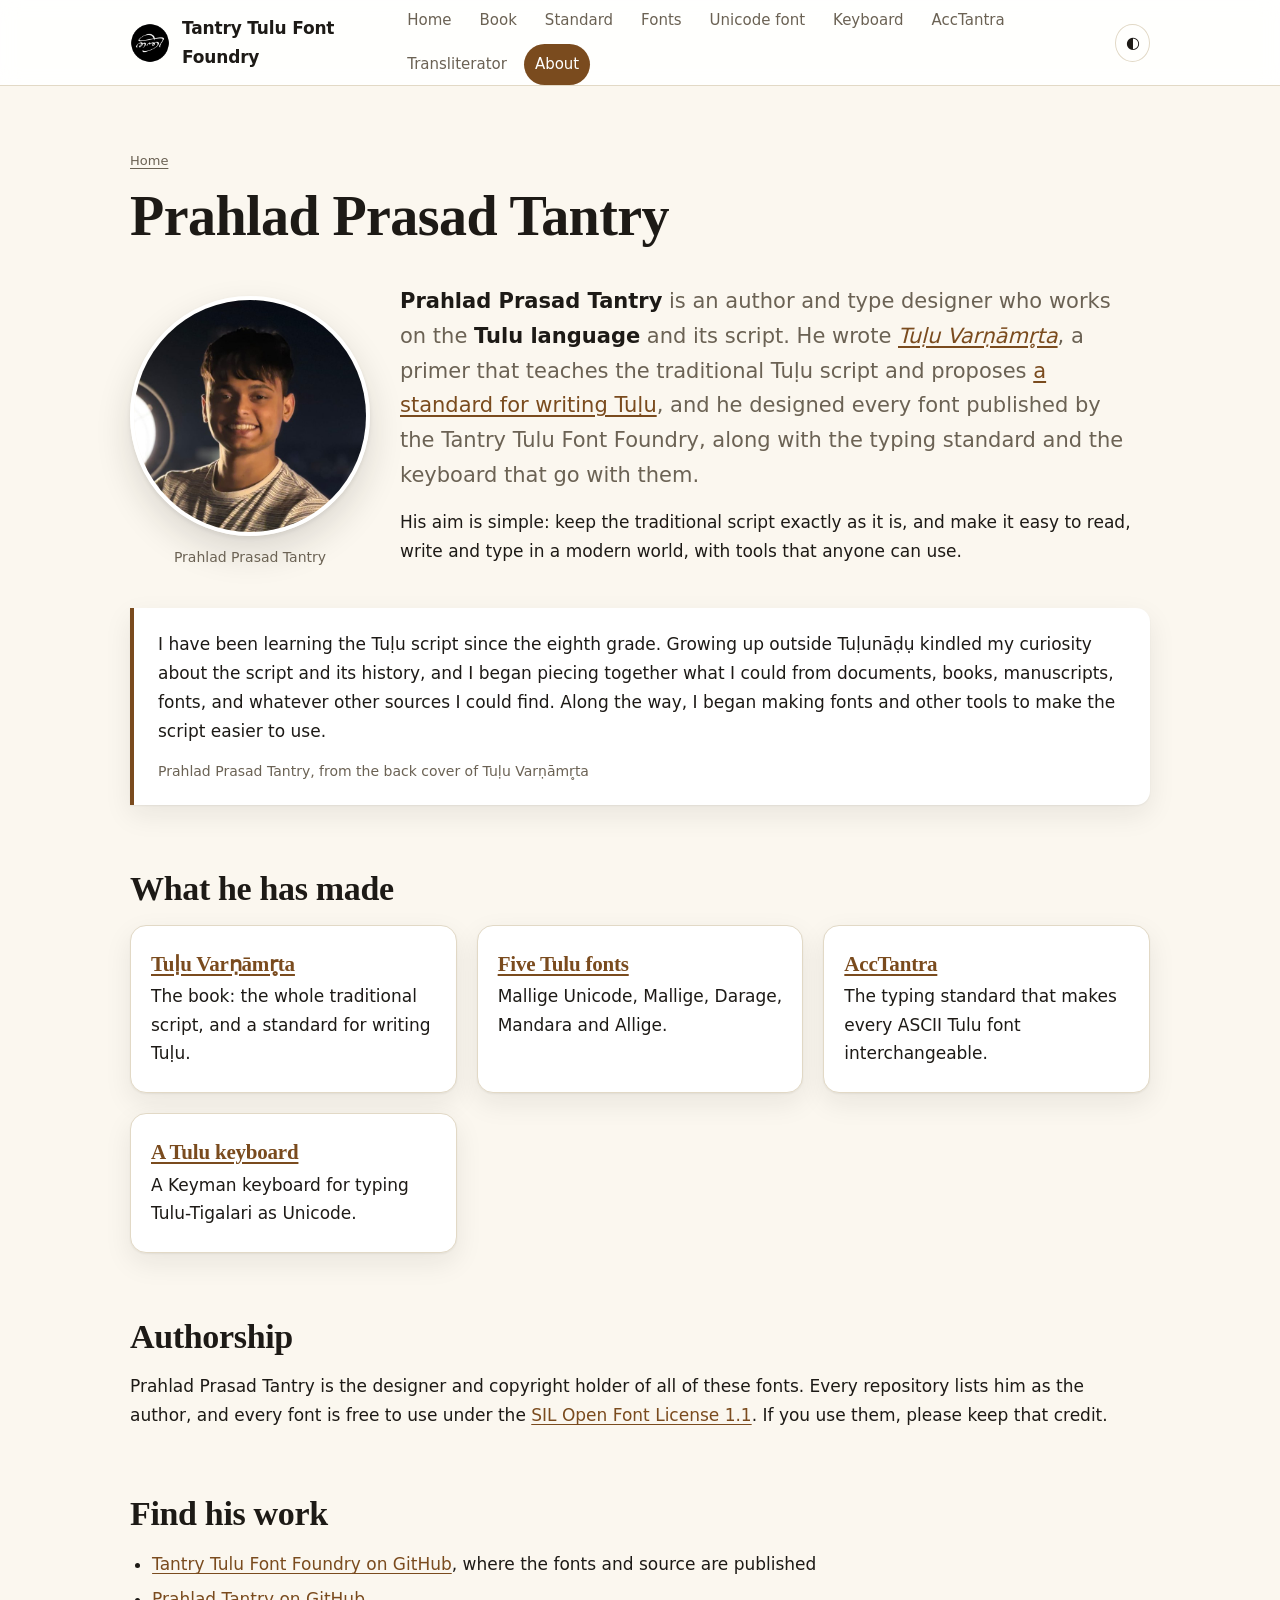
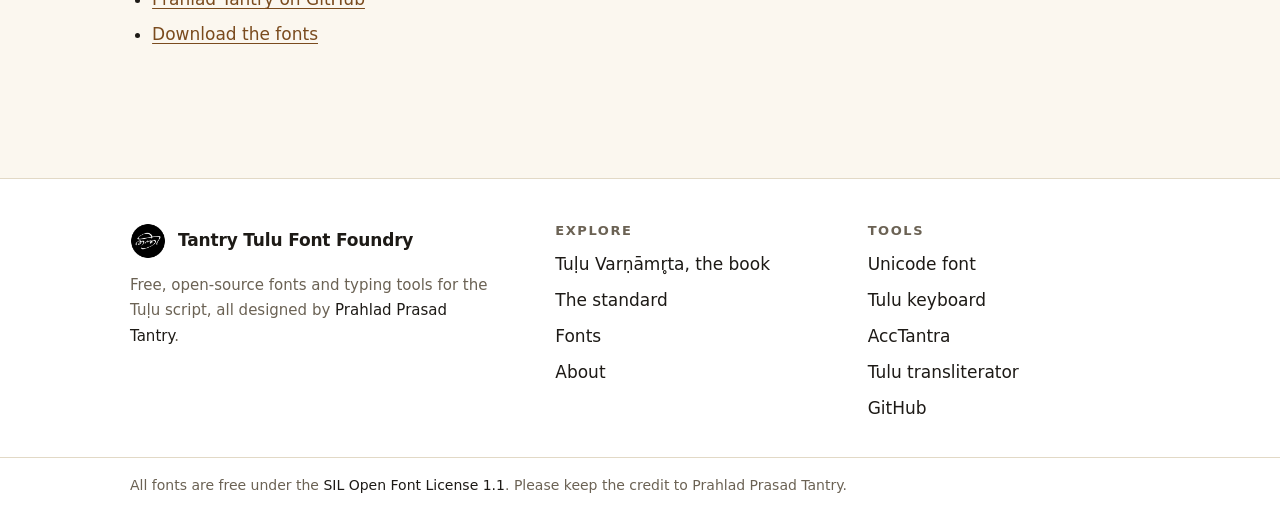
==== commit d6b2d9bb: "Add the site generator to the repository; credit the cover artist; add the transliterator to the nav" ====
--- a/about/index.html
+++ b/about/index.html
@@ -25,7 +25,7 @@
 <a class="skip" href="#main">Skip to the content</a>
 <header class="top"><div class="wrap">
 <a class="brand" href="/"><img src="/assets/avatar.png" width="40" height="40" alt="Tantry Tulu Font Foundry logo"><span>Tantry Tulu Font Foundry</span></a>
-<div class="tools"><nav class="nav" id="nav" aria-label="Main"><a href="/">Home</a><a href="/tulu-varnamruta/">The book</a><a href="/tulu-script-standard/">The standard</a><a href="/fonts/">Fonts</a><a href="/tulu-unicode-font/">Unicode font</a><a href="/tulu-keyboard/">Keyboard</a><a href="/acctantra/">AccTantra</a><a href="/about/" aria-current="page">About</a></nav>
+<div class="tools"><nav class="nav" id="nav" aria-label="Main"><a href="/">Home</a><a href="/tulu-varnamruta/">Book</a><a href="/tulu-script-standard/">Standard</a><a href="/fonts/">Fonts</a><a href="/tulu-unicode-font/">Unicode font</a><a href="/tulu-keyboard/">Keyboard</a><a href="/acctantra/">AccTantra</a><a href="/tulu-transliterator/">Transliterator</a><a href="/about/" aria-current="page">About</a></nav>
 <button class="icon-btn" id="themeBtn" type="button" aria-label="Switch between light and dark theme" title="Light / dark">◐</button>
 <button class="icon-btn menu-btn" id="menuBtn" type="button" aria-label="Open the menu" aria-expanded="false" aria-controls="nav">☰</button></div>
 </div></header>
--- a/assets/style.css
+++ b/assets/style.css
@@ -40,7 +40,7 @@
 .icon-btn{border:1px solid var(--line);background:transparent;color:var(--ink);width:38px;height:38px;border-radius:50%;cursor:pointer;font-size:16px;line-height:1;display:inline-grid;place-items:center}
 .icon-btn:hover{background:var(--chip)}
 .menu-btn{display:none}
-@media (max-width:980px){
+@media (max-width:1140px){
   .menu-btn{display:inline-grid}
   .nav{position:absolute;left:0;right:0;top:100%;flex-direction:column;align-items:stretch;gap:2px;background:var(--surface);border-bottom:1px solid var(--line);padding:10px clamp(16px,4vw,40px) 16px;display:none;box-shadow:var(--shadow)}
   .nav.open{display:flex}
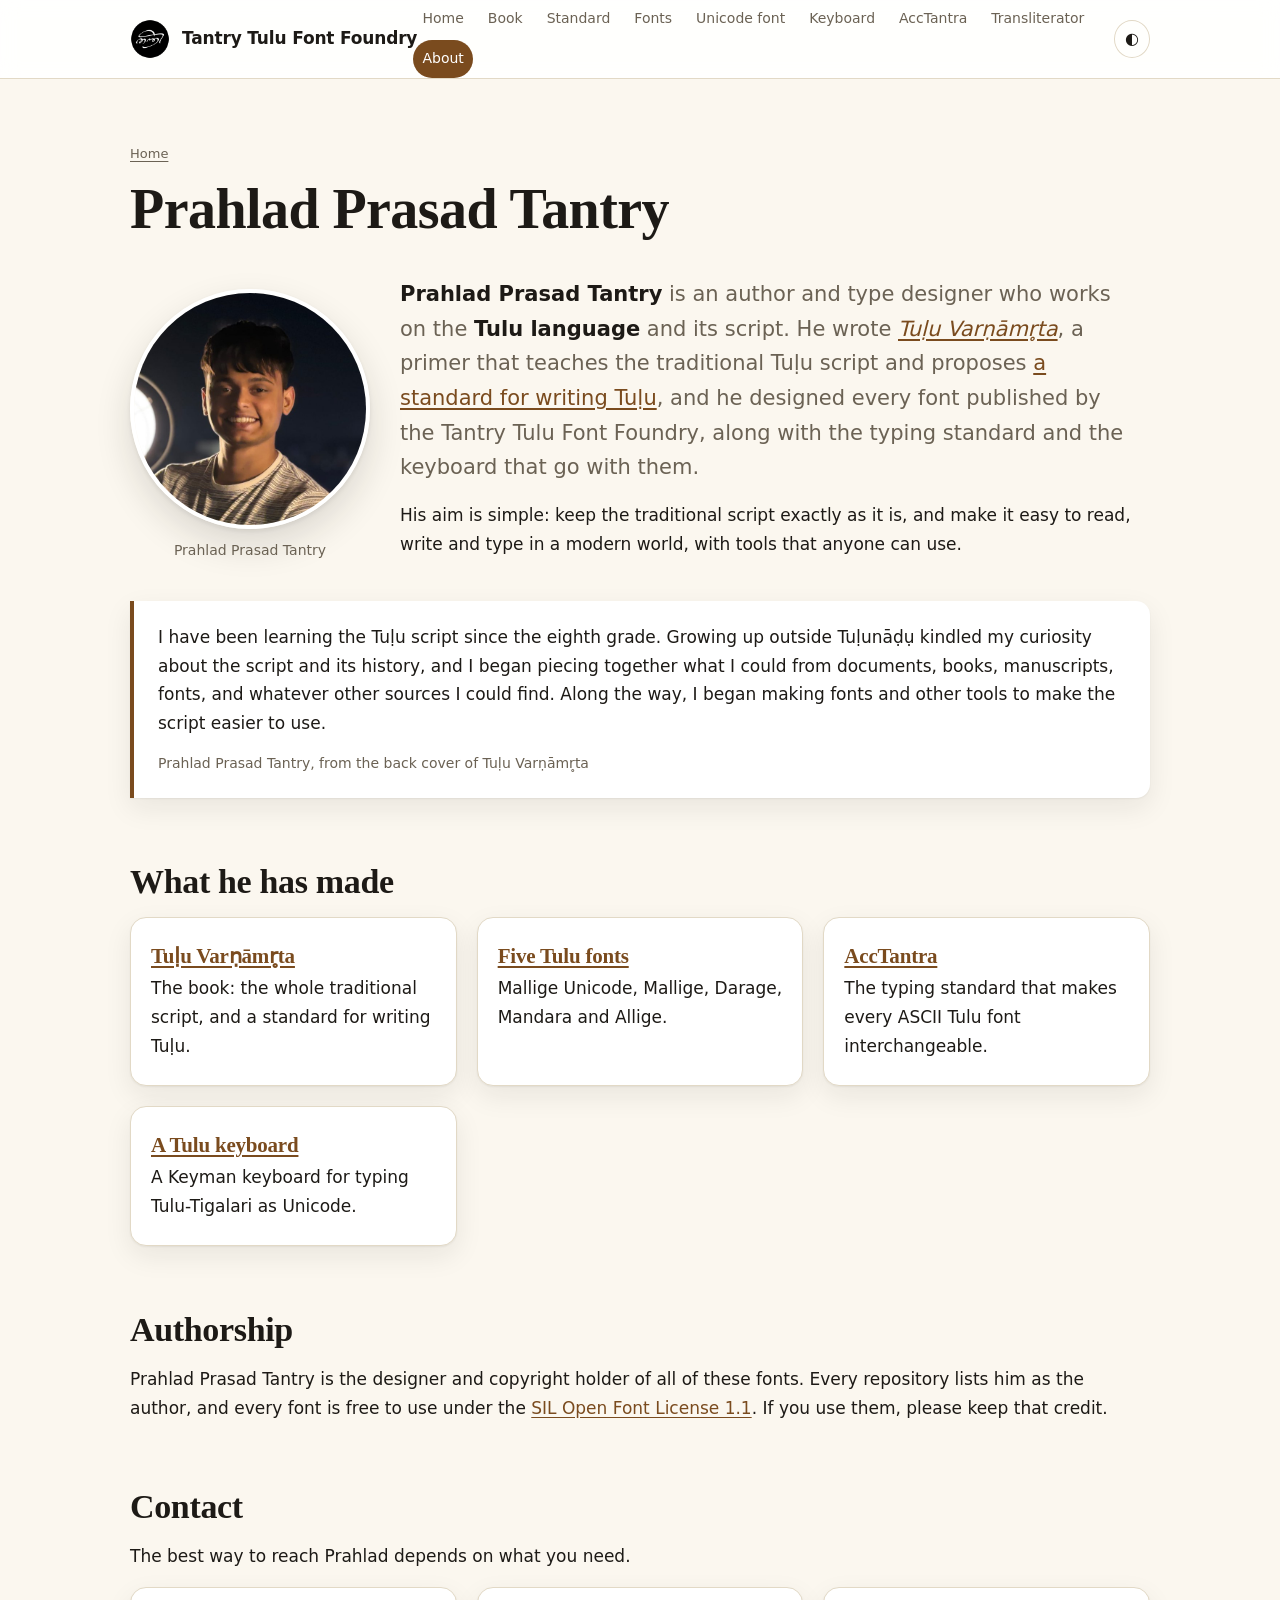
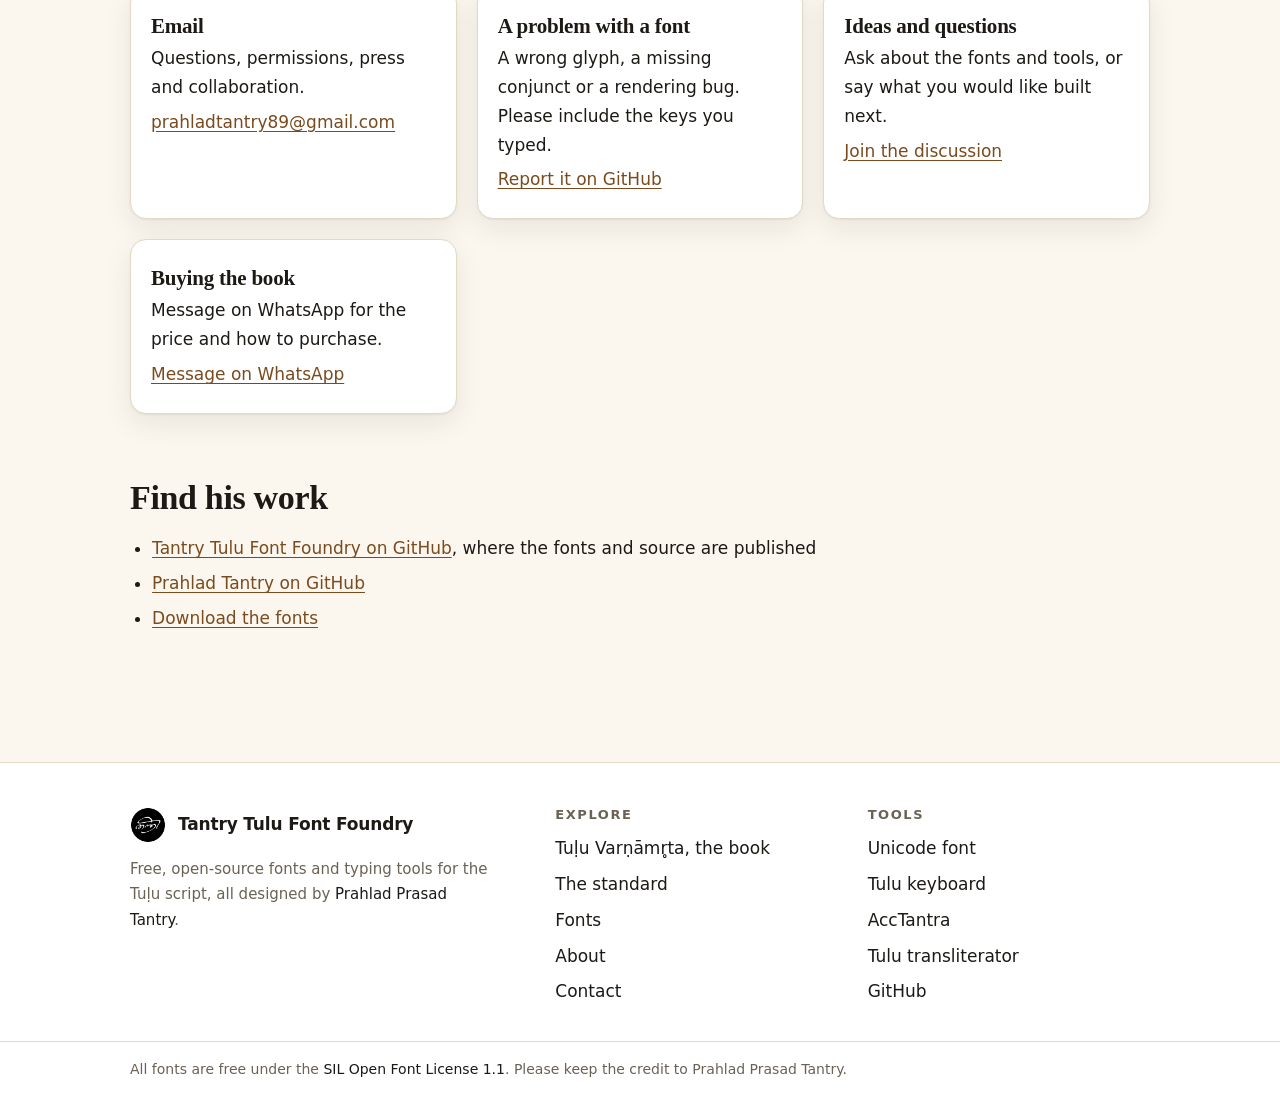
==== commit 00c52ce1: "Add a Contact section, footer link and contact point; fix the header wrapping" ====
--- a/about/index.html
+++ b/about/index.html
@@ -18,8 +18,8 @@
 <meta name="twitter:card" content="summary">
 <meta name="color-scheme" content="light dark">
 <script>try{var t=localStorage.getItem('tt-theme');if(t)document.documentElement.setAttribute('data-theme',t)}catch(e){}</script>
-<link rel="stylesheet" href="/assets/style.css?v=6">
-<script type="application/ld+json">[{"@context": "https://schema.org", "@graph": [{"@type": "Organization", "@id": "https://tantrytulufonts.github.io/#foundry", "name": "Tantry Tulu Font Foundry", "alternateName": "Tantry Family of Tulu Fonts", "url": "https://tantrytulufonts.github.io/", "logo": "https://tantrytulufonts.github.io/assets/avatar.png", "founder": {"@id": "https://tantrytulufonts.github.io/about/#prahlad-prasad-tantry"}, "sameAs": ["https://github.com/TantryTuluFonts"], "description": "Free, open-source fonts and typing tools for Tulu lipi and the Tulu-Tigalari script, designed by Prahlad Prasad Tantry."}, {"@type": "Person", "@id": "https://tantrytulufonts.github.io/about/#prahlad-prasad-tantry", "name": "Prahlad Prasad Tantry", "alternateName": ["Prahlad Tantry"], "url": "https://tantrytulufonts.github.io/about/", "jobTitle": "Author and type designer", "knowsAbout": ["Tulu language", "Tulu-Tigalari script", "Tulu script orthography", "Tulu fonts", "Type design"], "sameAs": ["https://github.com/PrahladTantry", "https://github.com/TantryTuluFonts"], "image": "https://tantrytulufonts.github.io/assets/prahlad.jpg"}, {"@type": "WebPage", "@id": "https://tantrytulufonts.github.io/about/#webpage", "url": "https://tantrytulufonts.github.io/about/", "name": "About Prahlad Prasad Tantry: Tulu Font Designer | Tantry Tulu Font Foundry", "description": "Prahlad Prasad Tantry is the author of Tuḷu Varṇāmr̥ta and the designer of free Tulu fonts, the AccTantra typing standard and a Tulu-Tigalari Unicode font and keyboard.", "isPartOf": {"@id": "https://tantrytulufonts.github.io/#website"}, "about": {"@id": "https://tantrytulufonts.github.io/#foundry"}, "author": {"@id": "https://tantrytulufonts.github.io/about/#prahlad-prasad-tantry"}}, {"@type": "WebSite", "@id": "https://tantrytulufonts.github.io/#website", "url": "https://tantrytulufonts.github.io/", "name": "Tantry Tulu Font Foundry", "publisher": {"@id": "https://tantrytulufonts.github.io/#foundry"}}]}]</script>
+<link rel="stylesheet" href="/assets/style.css?v=7">
+<script type="application/ld+json">[{"@context": "https://schema.org", "@graph": [{"@type": "Organization", "@id": "https://tantrytulufonts.github.io/#foundry", "name": "Tantry Tulu Font Foundry", "alternateName": "Tantry Family of Tulu Fonts", "url": "https://tantrytulufonts.github.io/", "logo": "https://tantrytulufonts.github.io/assets/avatar.png", "founder": {"@id": "https://tantrytulufonts.github.io/about/#prahlad-prasad-tantry"}, "sameAs": ["https://github.com/TantryTuluFonts"], "contactPoint": {"@type": "ContactPoint", "contactType": "general enquiries", "email": "prahladtantry89@gmail.com", "url": "https://tantrytulufonts.github.io/about/#contact"}, "description": "Free, open-source fonts and typing tools for Tulu lipi and the Tulu-Tigalari script, designed by Prahlad Prasad Tantry."}, {"@type": "Person", "@id": "https://tantrytulufonts.github.io/about/#prahlad-prasad-tantry", "name": "Prahlad Prasad Tantry", "alternateName": ["Prahlad Tantry"], "url": "https://tantrytulufonts.github.io/about/", "jobTitle": "Author and type designer", "knowsAbout": ["Tulu language", "Tulu-Tigalari script", "Tulu script orthography", "Tulu fonts", "Type design"], "sameAs": ["https://github.com/PrahladTantry", "https://github.com/TantryTuluFonts"], "image": "https://tantrytulufonts.github.io/assets/prahlad.jpg"}, {"@type": "WebPage", "@id": "https://tantrytulufonts.github.io/about/#webpage", "url": "https://tantrytulufonts.github.io/about/", "name": "About Prahlad Prasad Tantry: Tulu Font Designer | Tantry Tulu Font Foundry", "description": "Prahlad Prasad Tantry is the author of Tuḷu Varṇāmr̥ta and the designer of free Tulu fonts, the AccTantra typing standard and a Tulu-Tigalari Unicode font and keyboard.", "isPartOf": {"@id": "https://tantrytulufonts.github.io/#website"}, "about": {"@id": "https://tantrytulufonts.github.io/#foundry"}, "author": {"@id": "https://tantrytulufonts.github.io/about/#prahlad-prasad-tantry"}}, {"@type": "WebSite", "@id": "https://tantrytulufonts.github.io/#website", "url": "https://tantrytulufonts.github.io/", "name": "Tantry Tulu Font Foundry", "publisher": {"@id": "https://tantrytulufonts.github.io/#foundry"}}]}]</script>
 </head>
 <body>
 <a class="skip" href="#main">Skip to the content</a>
@@ -46,6 +46,15 @@
 </div>
 <h2>Authorship</h2>
 <p>Prahlad Prasad Tantry is the designer and copyright holder of all of these fonts. Every repository lists him as the author, and every font is free to use under the <a href="https://openfontlicense.org">SIL Open Font License 1.1</a>. If you use them, please keep that credit.</p>
+<h2 id="contact">Contact</h2>
+<p>The best way to reach Prahlad depends on what you need.</p>
+<div class="grid3">
+<article class="card"><h3>Email</h3><p>Questions, permissions, press and collaboration.</p><p><a href="mailto:prahladtantry89@gmail.com">prahladtantry89@gmail.com</a></p></article>
+<article class="card"><h3>A problem with a font</h3><p>A wrong glyph, a missing conjunct or a rendering bug. Please include the keys you typed.</p><p><a href="https://github.com/TantryTuluFonts/.github/issues/new/choose">Report it on GitHub</a></p></article>
+<article class="card"><h3>Ideas and questions</h3><p>Ask about the fonts and tools, or say what you would like built next.</p><p><a href="https://github.com/orgs/TantryTuluFonts/discussions">Join the discussion</a></p></article>
+<article class="card"><h3>Buying the book</h3><p>Message on WhatsApp for the price and how to purchase.</p><p><a href="https://api.whatsapp.com/send/?phone=918722229750&amp;text=Hello%21+I%27m+interested+in+Tulu+Varnamruta%2C+the+Tulu+script+primer.+Please+share+the+book%27s+price+and+details+on+how+to+purchase+it" rel="noopener">Message on WhatsApp</a></p></article>
+</div>
+
 <h2>Find his work</h2>
 <ul>
 <li><a href="https://github.com/TantryTuluFonts">Tantry Tulu Font Foundry on GitHub</a>, where the fonts and source are published</li>
@@ -57,7 +66,7 @@
 <div class="wrap">
 <div><a class="brand" href="/"><img src="/assets/avatar.png" width="36" height="36" alt=""><span>Tantry Tulu Font Foundry</span></a>
 <p class="blurb" style="margin-top:14px">Free, open-source fonts and typing tools for the Tuḷu script, all designed by <a href="/about/">Prahlad Prasad Tantry</a>.</p></div>
-<div><h4>Explore</h4><ul><li><a href="/tulu-varnamruta/">Tuḷu Varṇāmr̥ta, the book</a></li><li><a href="/tulu-script-standard/">The standard</a></li><li><a href="/fonts/">Fonts</a></li><li><a href="/about/">About</a></li></ul></div>
+<div><h4>Explore</h4><ul><li><a href="/tulu-varnamruta/">Tuḷu Varṇāmr̥ta, the book</a></li><li><a href="/tulu-script-standard/">The standard</a></li><li><a href="/fonts/">Fonts</a></li><li><a href="/about/">About</a></li><li><a href="/about/#contact">Contact</a></li></ul></div>
 <div><h4>Tools</h4><ul><li><a href="/tulu-unicode-font/">Unicode font</a></li><li><a href="/tulu-keyboard/">Tulu keyboard</a></li><li><a href="/acctantra/">AccTantra</a></li><li><a href="https://tantrytulufonts.github.io/tulu-transliterator/">Tulu transliterator</a></li><li><a href="https://github.com/TantryTuluFonts">GitHub</a></li></ul></div>
 </div>
 <div class="legal"><div class="wrap">All fonts are free under the <a href="https://openfontlicense.org">SIL Open Font License 1.1</a>. Please keep the credit to Prahlad Prasad Tantry.</div></div>
--- a/assets/style.css
+++ b/assets/style.css
@@ -30,17 +30,17 @@
 /* header */
 .top{position:sticky;top:0;z-index:30;background:color-mix(in srgb,var(--surface) 90%,transparent);backdrop-filter:saturate(1.4) blur(10px);-webkit-backdrop-filter:saturate(1.4) blur(10px);border-bottom:1px solid var(--line)}
 .top .wrap{display:flex;align-items:center;justify-content:space-between;gap:16px;min-height:64px}
-.brand{display:flex;align-items:center;gap:12px;color:var(--ink);text-decoration:none;font-weight:700;letter-spacing:-.01em}
+.brand{display:flex;align-items:center;gap:12px;color:var(--ink);text-decoration:none;font-weight:700;letter-spacing:-.01em;white-space:nowrap}
 .brand img{border-radius:50%;display:block}
 .nav{display:flex;align-items:center;gap:2px 6px;flex-wrap:wrap}
-.nav a{color:var(--muted);text-decoration:none;font-size:15px;padding:8px 11px;border-radius:999px;transition:background .15s,color .15s}
+.nav a{color:var(--muted);text-decoration:none;font-size:14px;padding:7px 9px;white-space:nowrap;border-radius:999px;transition:background .15s,color .15s}
 .nav a:hover{color:var(--ink);background:var(--chip)}
 .nav a[aria-current=page]{color:var(--accent-ink);background:var(--accent)}
 .tools{display:flex;align-items:center;gap:8px}
 .icon-btn{border:1px solid var(--line);background:transparent;color:var(--ink);width:38px;height:38px;border-radius:50%;cursor:pointer;font-size:16px;line-height:1;display:inline-grid;place-items:center}
 .icon-btn:hover{background:var(--chip)}
 .menu-btn{display:none}
-@media (max-width:1140px){
+@media (max-width:1180px){
   .menu-btn{display:inline-grid}
   .nav{position:absolute;left:0;right:0;top:100%;flex-direction:column;align-items:stretch;gap:2px;background:var(--surface);border-bottom:1px solid var(--line);padding:10px clamp(16px,4vw,40px) 16px;display:none;box-shadow:var(--shadow)}
   .nav.open{display:flex}
